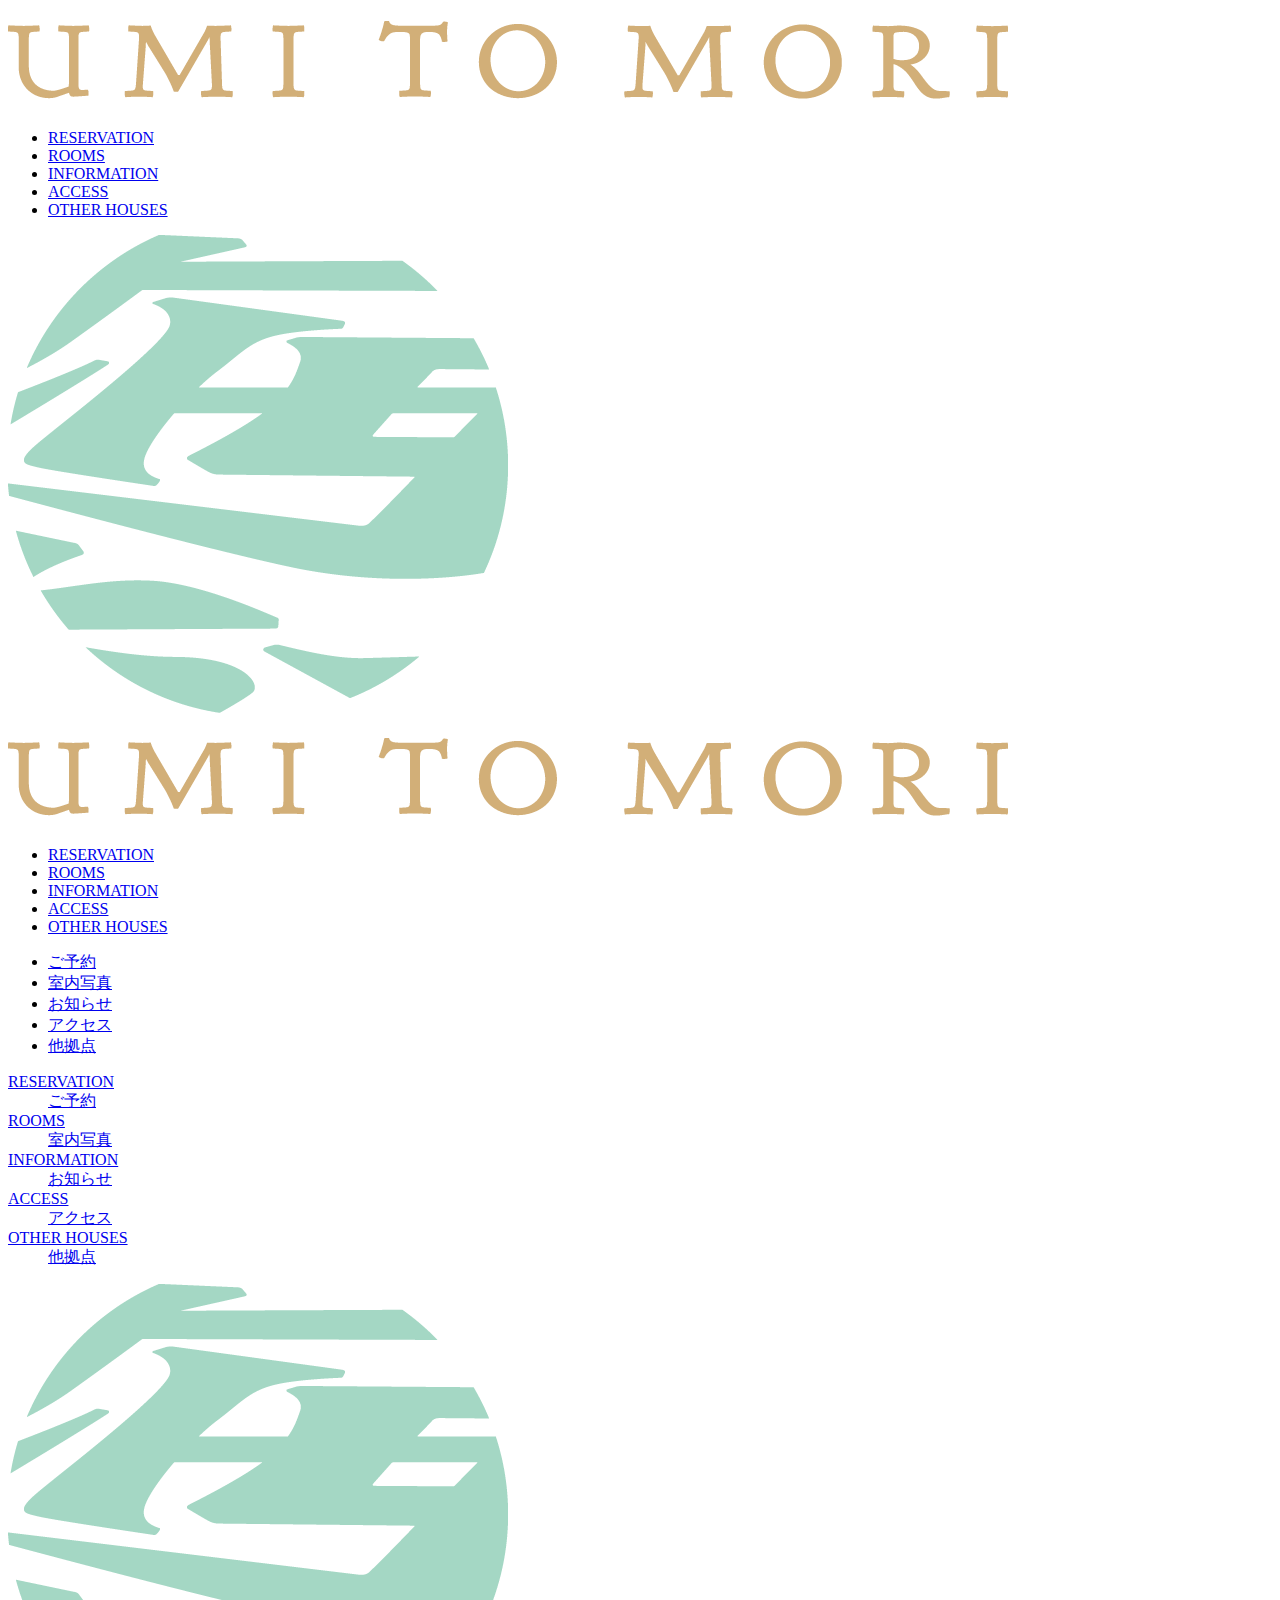
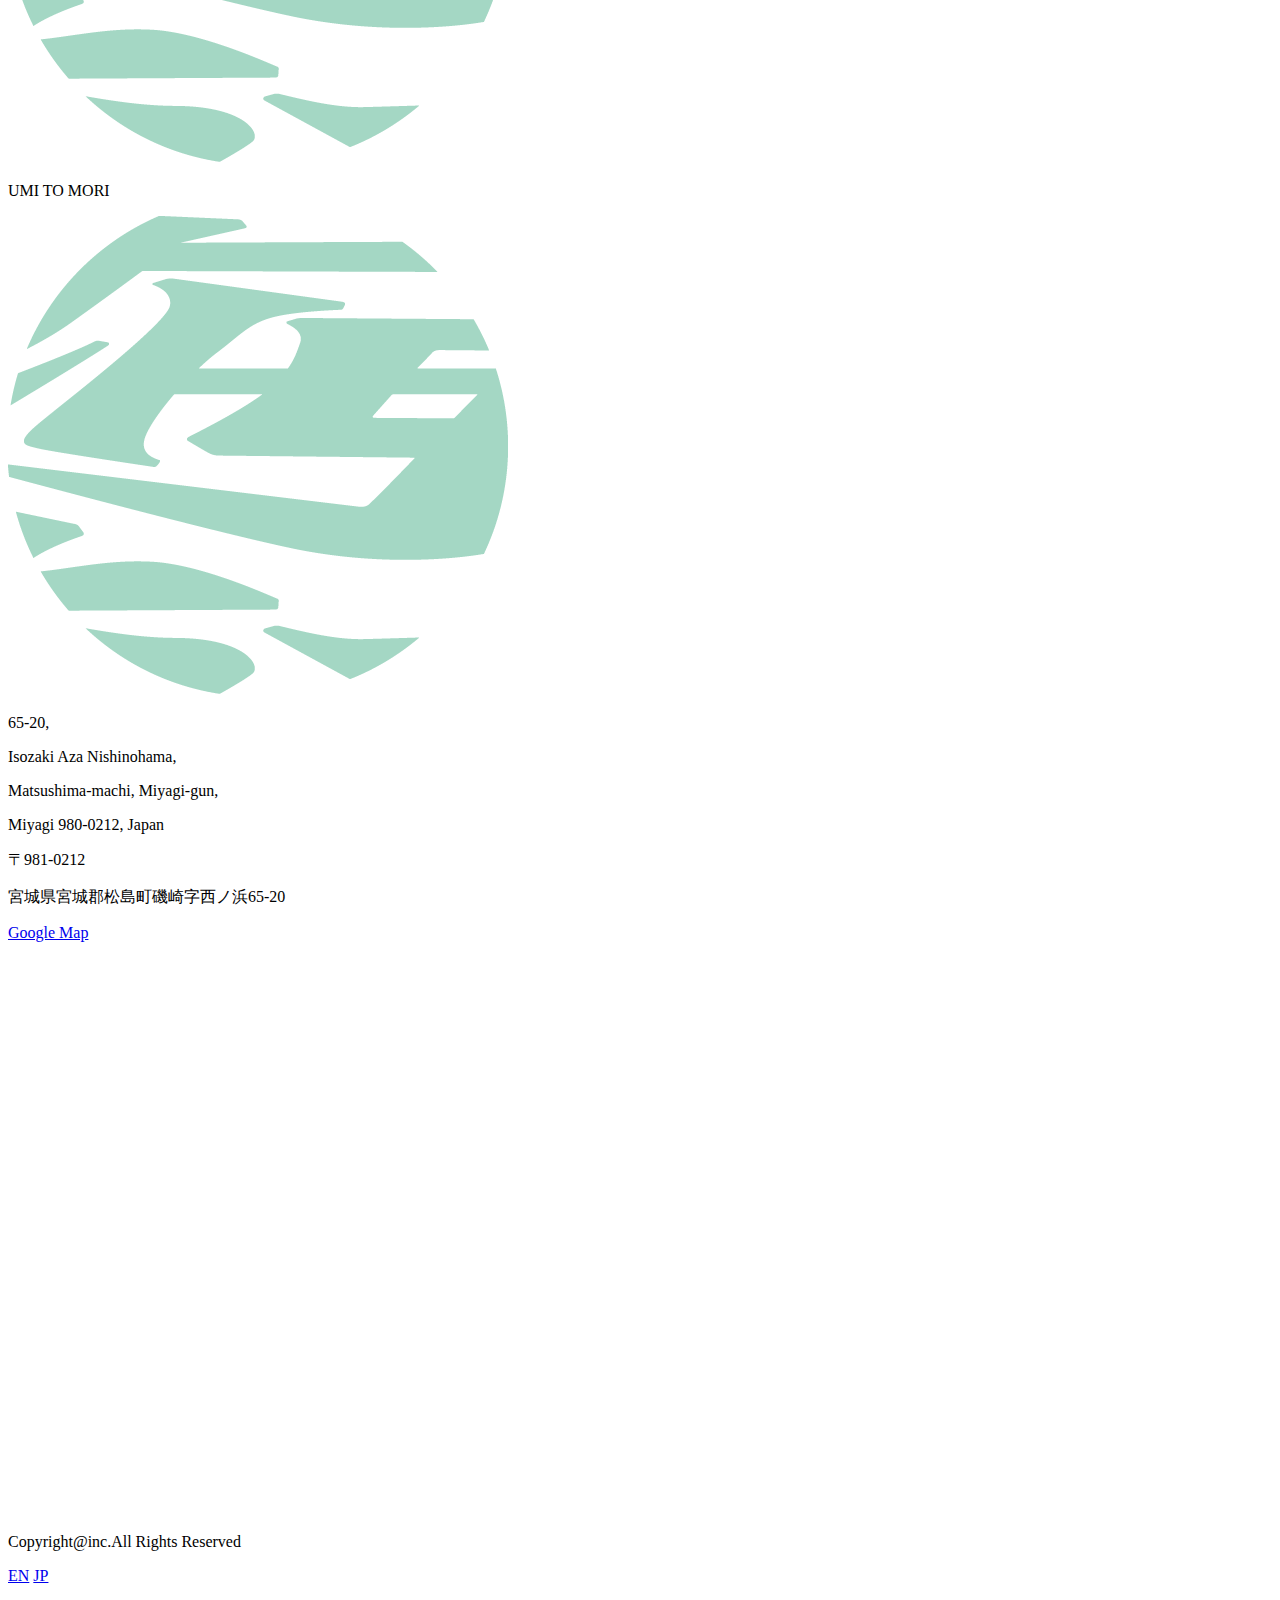
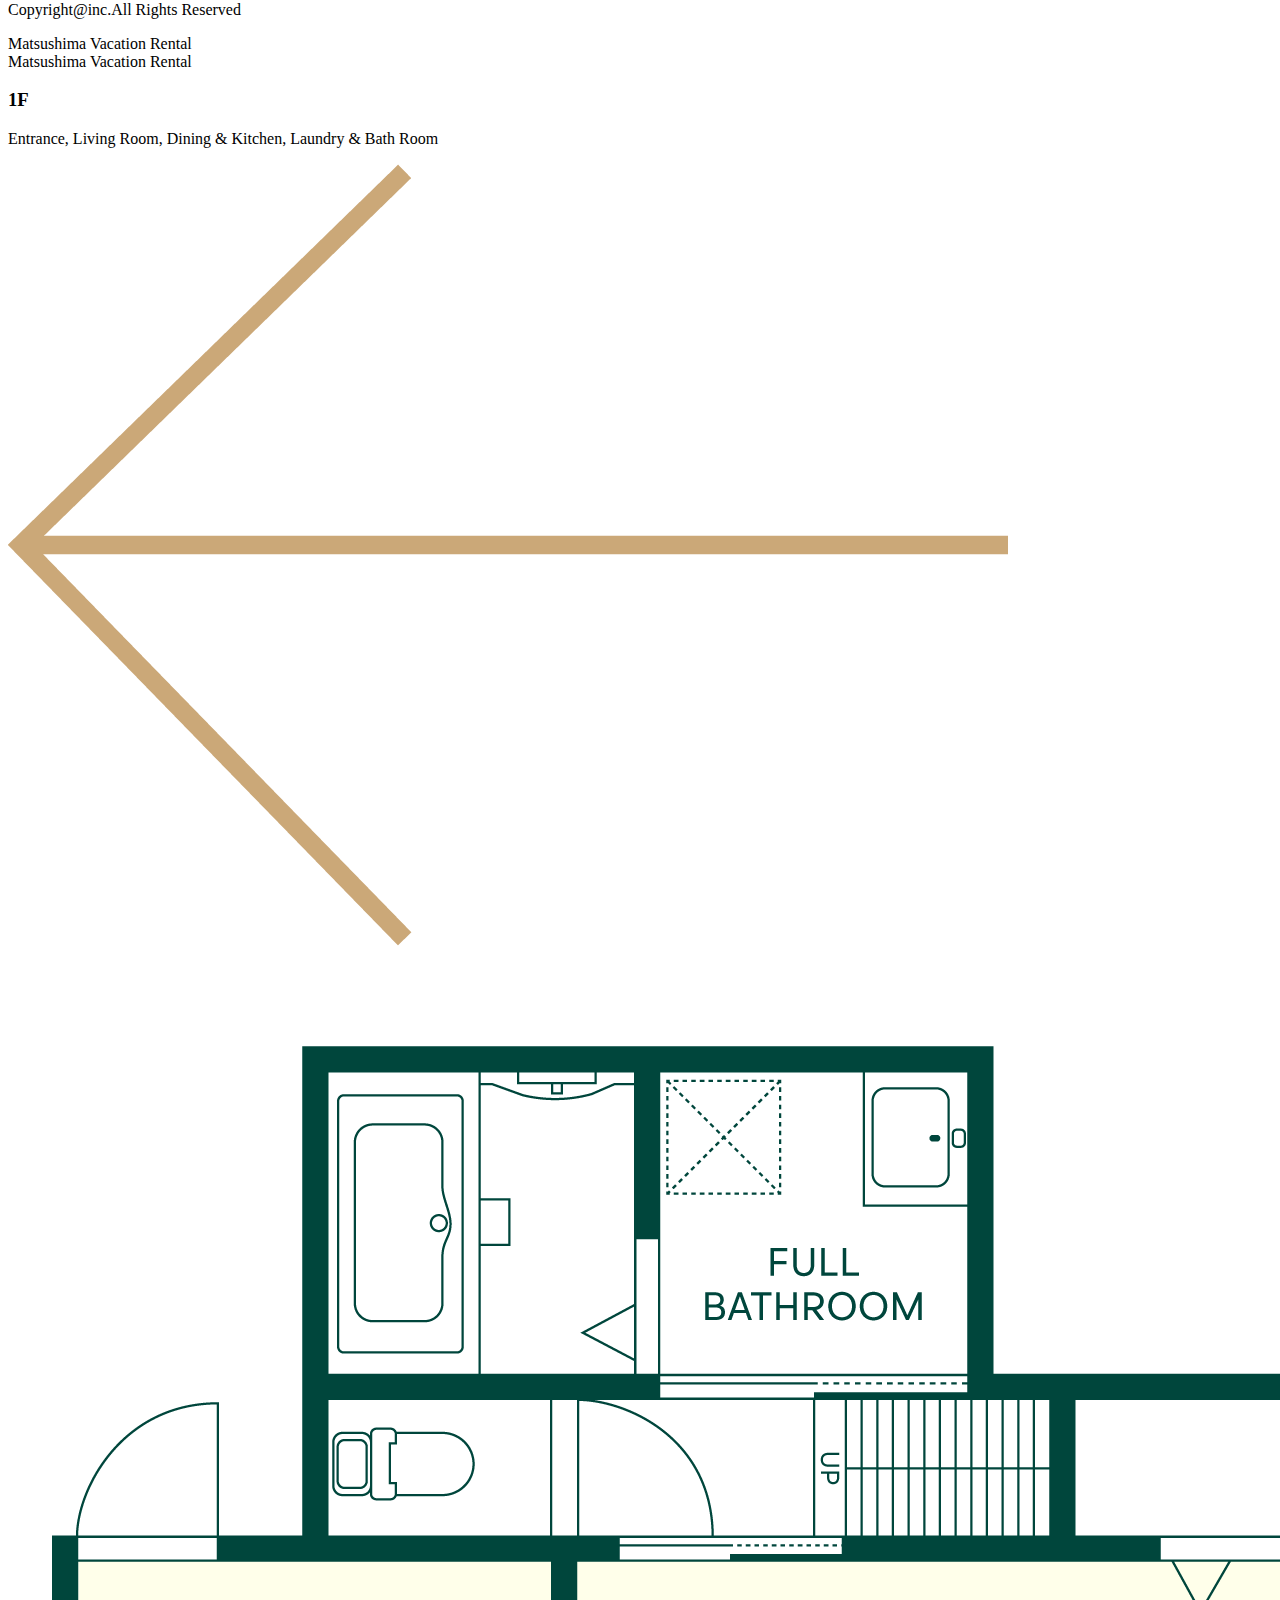
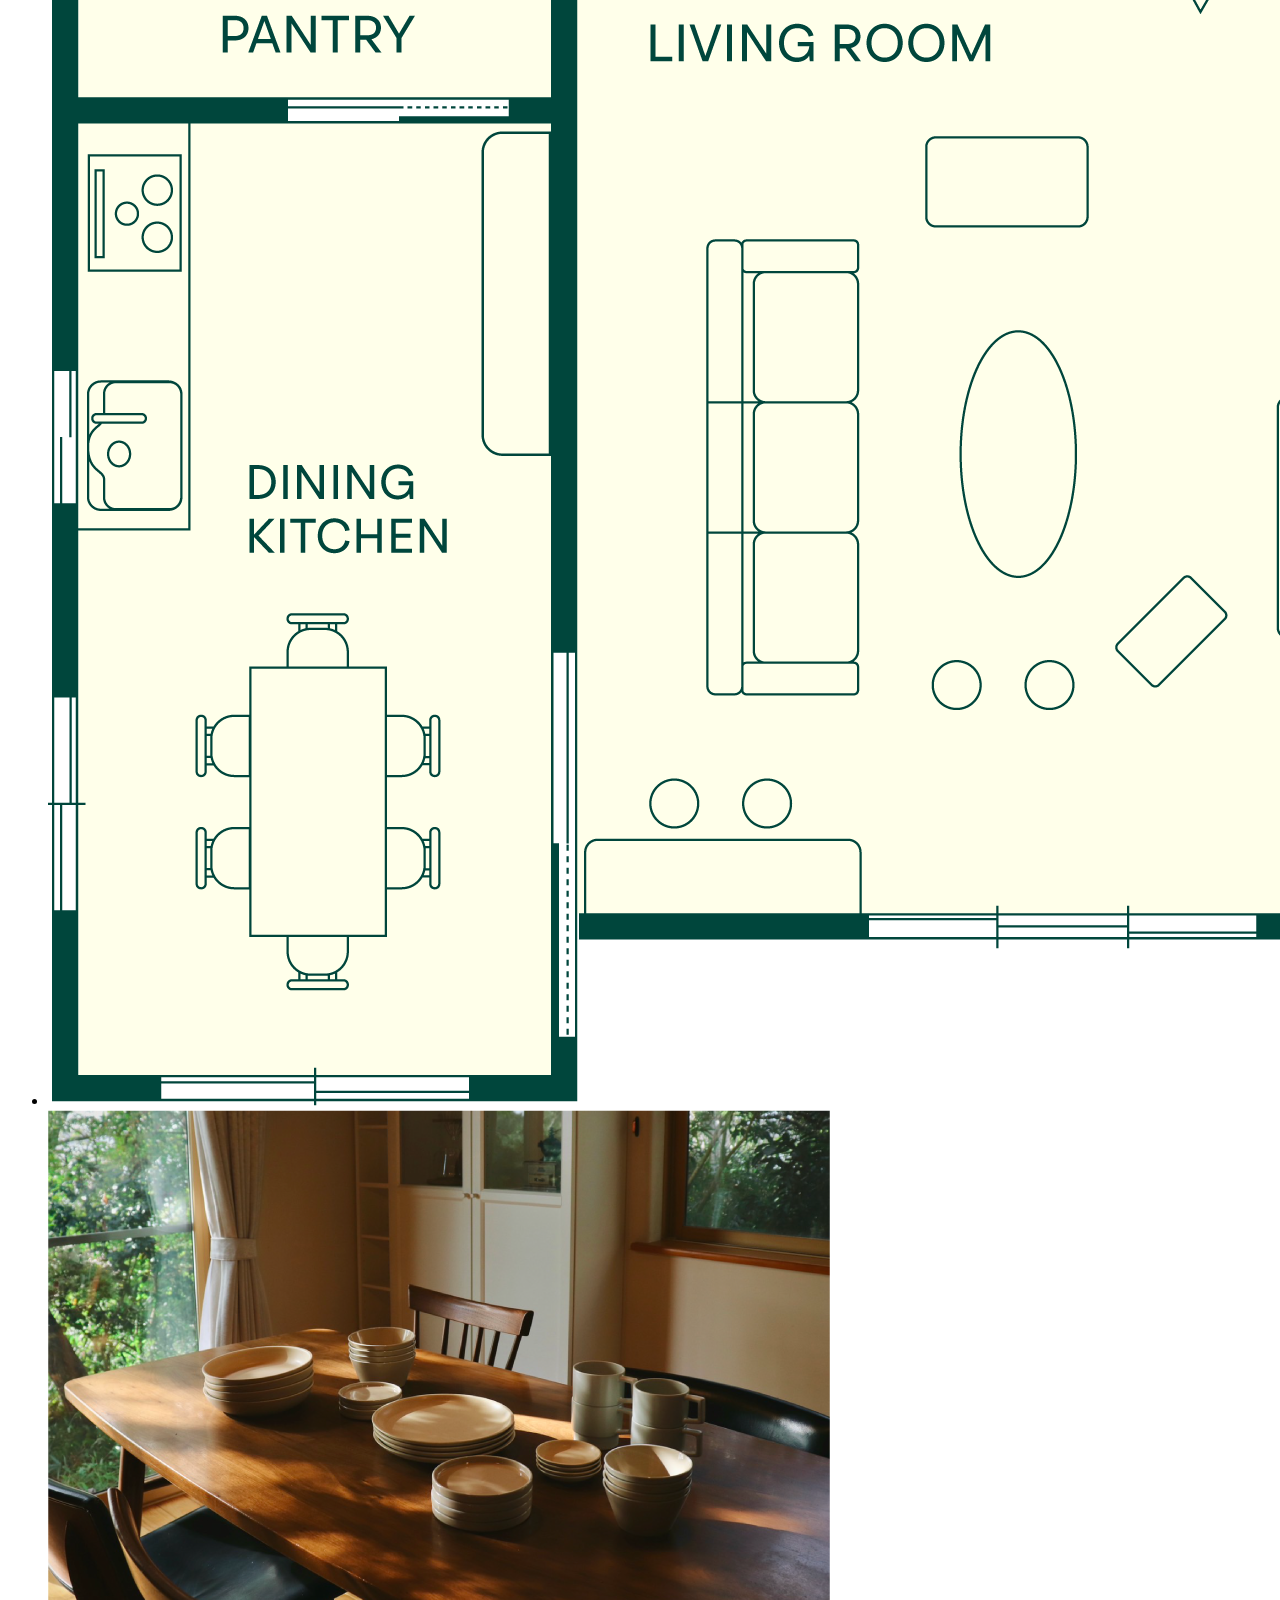
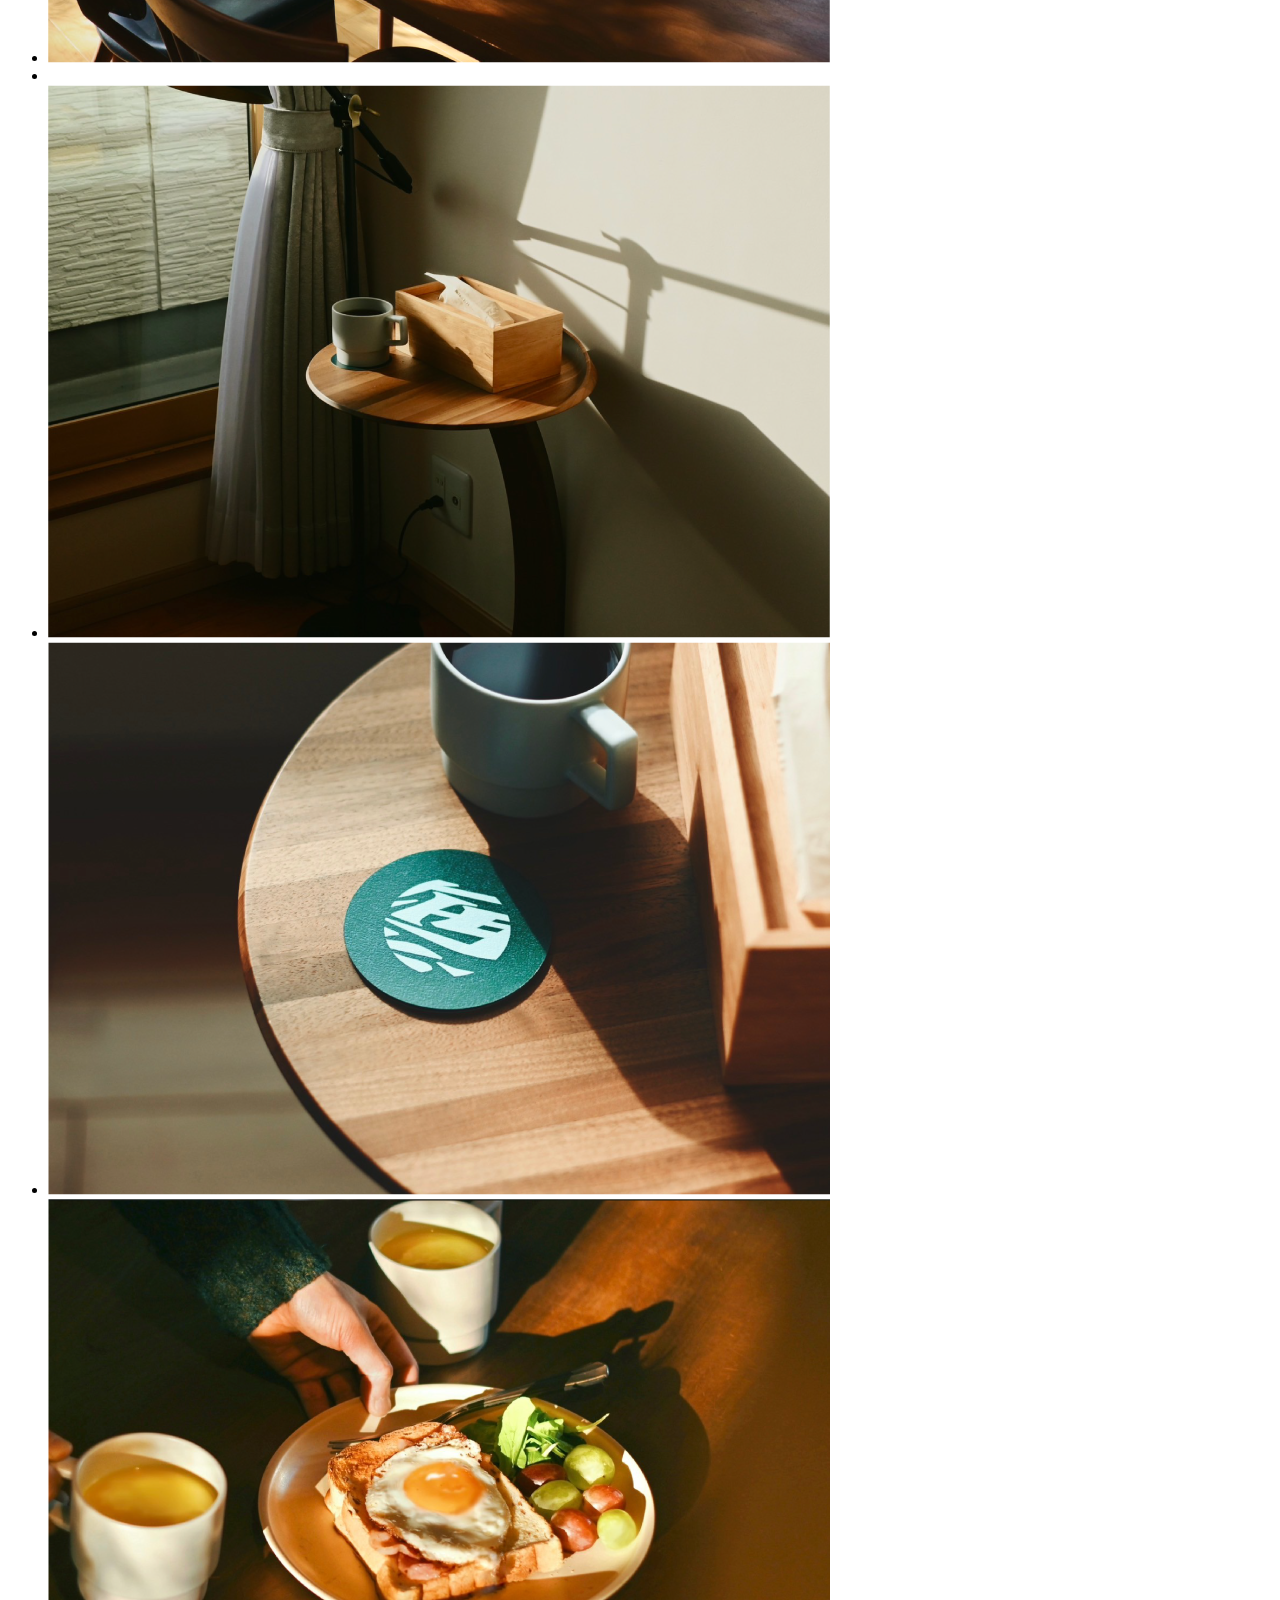
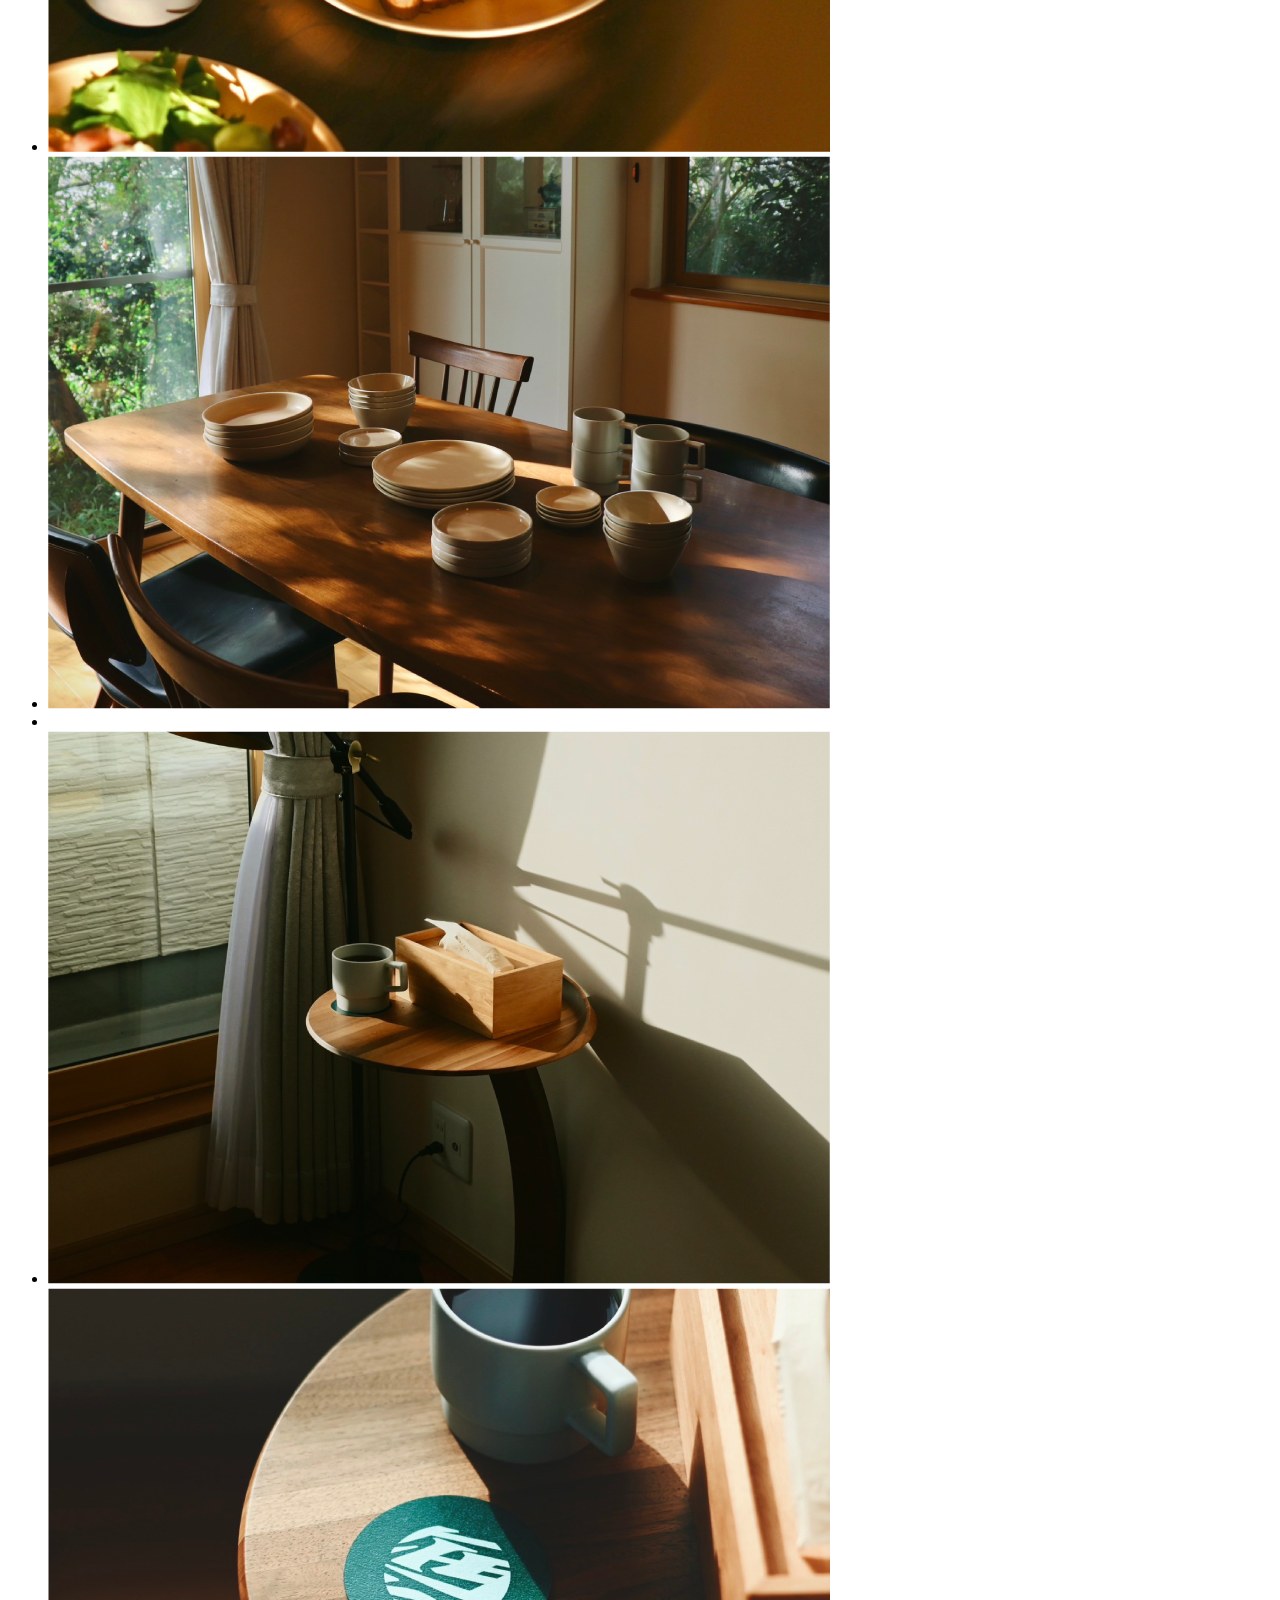
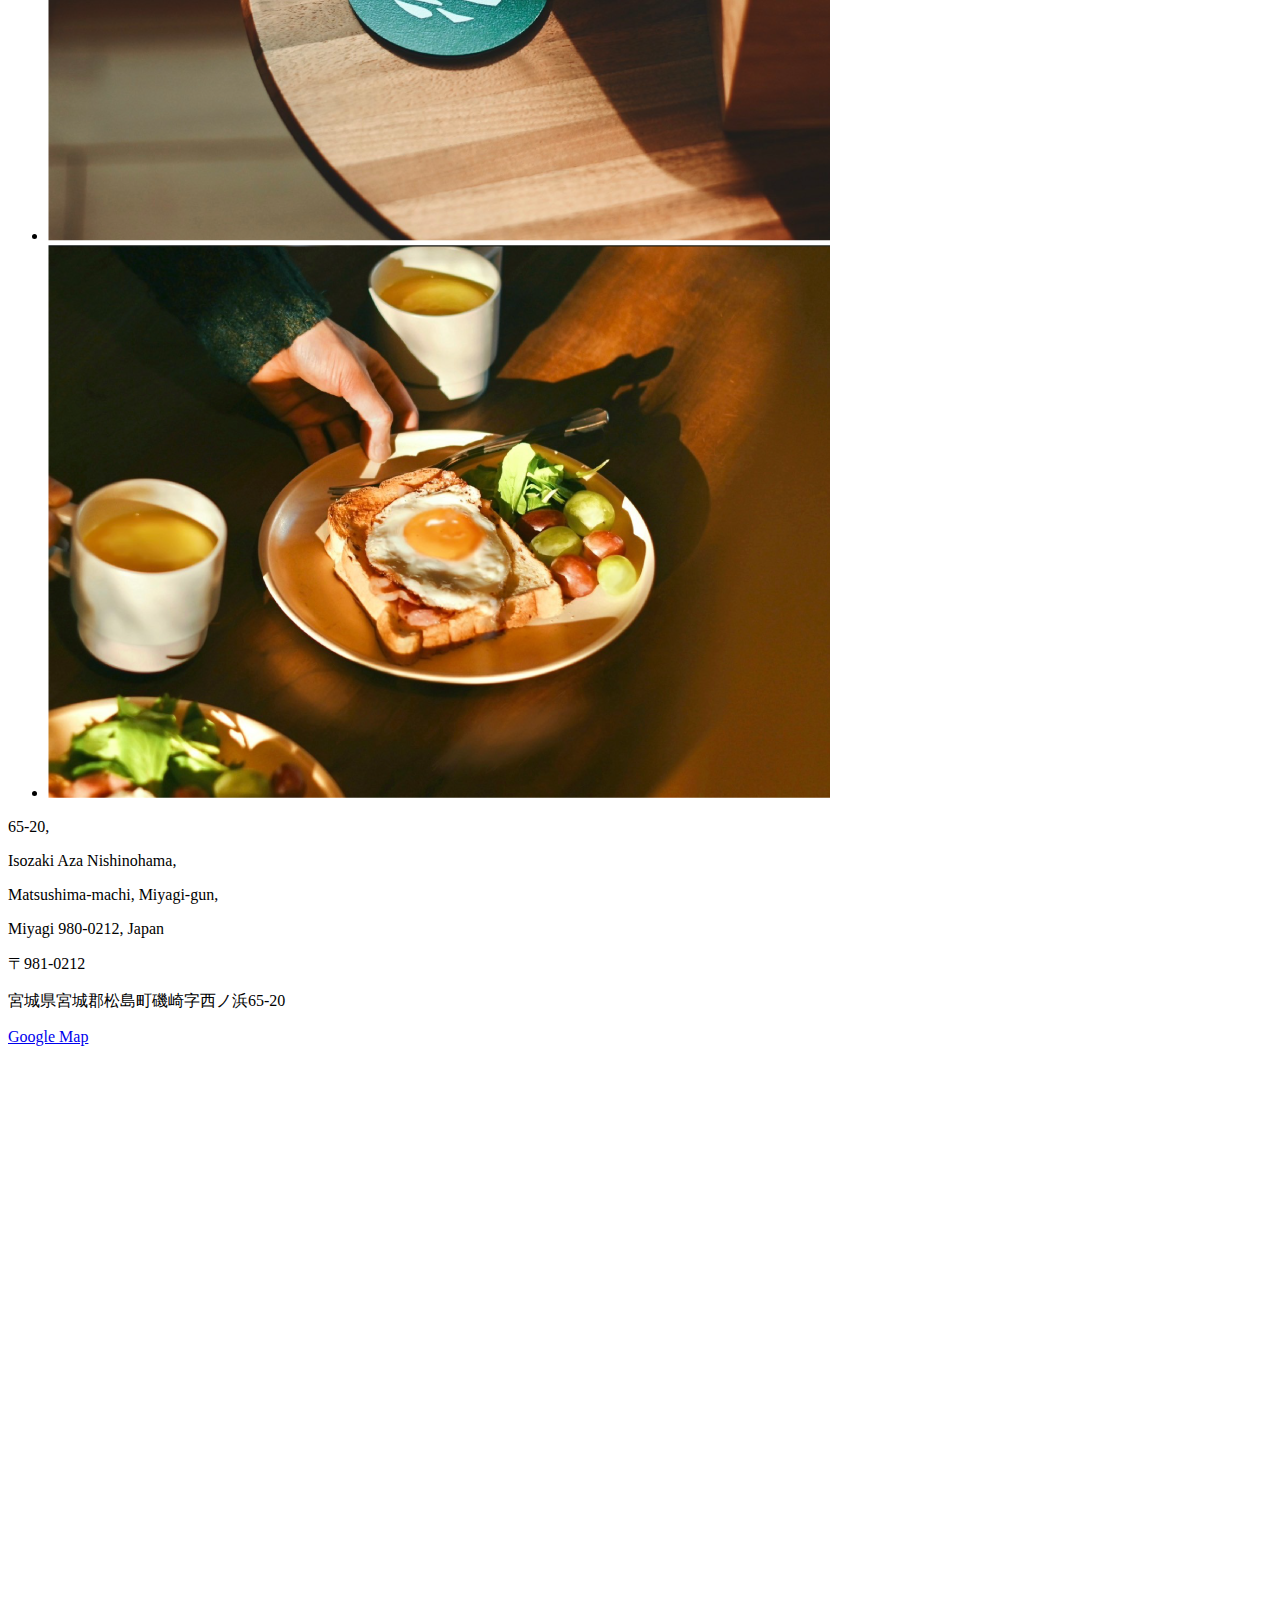
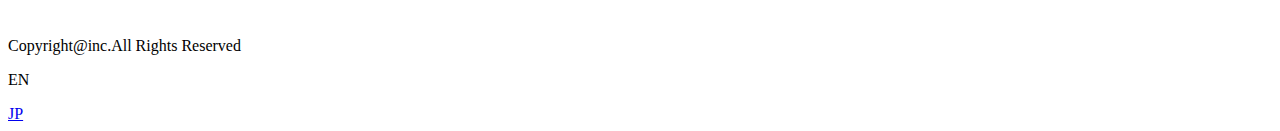
==== 1F.html @ a2b26b30 "Create 1F.html" ====
<!DOCTYPE html>
<html lang="en">

<head>
  <meta charset="utf-8">
  <title>UMITOMORI</title>
  <meta name="description" content="宮城県松島町の民泊・一棟貸しUMITOMORI">
  <meta name="viewport" content="width=device-width, initial-scale=1">
  <link rel="stylesheet" href="https://unpkg.com/ress/dist/ress.min.css">
  <link rel="stylesheet" href="css/style.css">
</head>

<body>
  <div class="header-layout">
    <header class="header" id="header">
      <div class="header__inner">
        <div class="company">
          <a href="./index.html">
            <h1><img class="logo-img" src="./img/umitomori_02.png" alt="Miyagi Matsushima Vacation Rental UMITOMORI">
            </h1>
          </a>
        </div>

        <div class="hamburger-menu">
          <nav class="header__nav">
            <ul class="header__list">
              <li class="header__item"><a href="index.html#reservation">RESERVATION</a></li>
              <li class="header__item"><a href="index.html#rooms">ROOMS</a></li>
              <li class="header__item"><a href="index.html#information">INFORMATION</a></li>
              <li class="header__item"><a href="index.html#access">ACCESS</a></li>
              <li class="header__item"><a href="index.html#other">OTHER HOUSES</a></li>
            </ul>

            <!-- ハンバーガーボタン -->
            <div class="hamburger">
              <span class="hamburger__span"></span>
            </div>
            <a href="#" class="logo-btn"><img class="logo" src="./img/umitomori_03.png" alt="logo"></a>
          </nav>
        </div>

        <!-- ハンバーガーmenu-->
        <div class="header__hamburger">
          <div class="header__hamburger__menu">
            <a href="./index.html">
              <h1><img class="logo-img" src="./img/umitomori_02.png" alt="Miyagi Matsushima Vacation Rental UMITOMORI">
              </h1>
            </a>

            <nav class="header__hamburger__menu">
              <div class="hamburger__item header__hamburger__item">
                <ul class="header__list pc">
                  <li class="header__item"><a href="index.html#reservation">RESERVATION</a></li>
                  <li class="header__item"><a href="index.html#rooms">ROOMS</a></li>
                  <li class="header__item"><a href="index.html#information">INFORMATION</a></li>
                  <li class="header__item"><a href="index.html#access">ACCESS</a></li>
                  <li class="header__item"><a href="index.html#other">OTHER HOUSES</a></li>
                </ul>
                <ul class="header__list__jp pc">
                  <li class="header__item"><a href="index.html#reservation">ご予約</a></li>
                  <li class="header__item"><a href="index.html#rooms">室内写真</a></li>
                  <li class="header__item"><a href="index.html#information">お知らせ</a></li>
                  <li class="header__item"><a href="index.html#access">アクセス</a></li>
                  <li class="header__item"><a href="index.html#other">他拠点</a></li>
                </ul>
              </div>
              <!-- ハンバーガーボタン -->
              <div class="hamburger">
                <span class="hamburger__span"></span>
              </div>

            </nav>
          </div>
          <dl class="header__list__sp">
            <dt class="header__item"><a href="index.html#reservation">RESERVATION</a></dt>
            <dd class="header__item"><a href="index.html#reservation">ご予約</a></dd>
            <dt class="header__item"><a href="index.html#rooms">ROOMS</a></dt>
            <dd class="header__item"><a href="index.html#rooms">室内写真</a></dd>
            <dt class="header__item"><a href="index.html#information">INFORMATION</a></dt>
            <dd class="header__item"><a href="index.html#information">お知らせ</a></dd>
            <dt class="header__item"><a href="index.html#access">ACCESS</a></dt>
            <dd class="header__item"><a href="index.html#access">アクセス</a></dd>
            <dt class="header__item"><a href="index.html#other">OTHER HOUSES</a></dt>
            <dd class="header__item"><a href="index.html#other">他拠点</a></dd>
          </dl>
          <div class="hamburger__image pc">
            <img class="hamburger__img" src="./img/umitomori_03.png" alt="logo">
          </div>
          <div class="footer-box hamburger__footer">
            <div class="footer-address">
              <div class="footer__name">
                <p>UMI TO MORI</p>
                <img class="footer__logo" src="./img/umitomori_03.png" alt="logo">
              </div>
              <div class="footer-address-en">
                <p>65-20,</p>
                <p>Isozaki Aza Nishinohama,</p>
                <p>Matsushima-machi, Miyagi-gun,</p>
                <p>Miyagi 980-0212, Japan</p>
              </div>
              <div class="footer-address-jp">
                <p>〒981-0212</p>
                <p class="footer-address-jp-access">宮城県宮城郡松島町磯崎字西ノ浜65-20</p>
                <a href="https://maps.app.goo.gl/Wuw5FdFfi4ccEJkd8" class="google">Google Map</a>
              </div>
            </div>
            <div class="footer__item">
              <div class="sns">
                <div class="sns__btn"><a href="#" class="sns__btn__binstagram"><img class="icon"
                      src="./img/umitomori_HP-04.png" alt="Instagram"></a></div>
                <div class="sns__btn"><a href="#" class="sns__btn__x"><img class="icon" src="./img/umitomori_HP-105.png"
                      alt="X"></a></div>
              </div>
              <p class="footer__copyright__pc">Copyright@inc.All Rights Reserved</p>
              <div class="language">
                <a href="index.html" class="language__link">EN</a>
                <a href="japanese.html" class="language__link">JP</a>
              </div>
            </div>
            <div class="center">
              <p class="footer__copyright__sp">Copyright@inc.All Rights Reserved</p>
            </div>
          </div>
        </div>
      </div>
      <div id="mask" class="mask"></div>
    </header>
    <div class="text-left"><span>Matsushima Vacation Rental</span></div>
    <div class="text-right"><span>Matsushima Vacation Rental</span></div>
  </div>

  <main>
    <div class="rooms__box">
      <div class="rooms__inner rooms__lower">
        <div class="rooms__arrow__wrap">
          <div class="rooms__text rooms__text__width">
            <h3 class="rooms__text__page">1F</h3>
            <p>Entrance, Living Room, Dining & Kitchen, Laundry & Bath Room</p>
          </div>
          <div class="rooms__arrow__right">
            <a href="index.html" class="rooms__item__link"><img class="rooms__item__img"
                src="./img/arrrow_gold_left.png" alt="Dining"></a>
          </div>
        </div>
      </div>
    </div>

    <div class="rooms__photos">
      <div class="rooms__photos__box">
        <ul class="rooms__photos__box__list">
          <li class="rooms__photos__item"><img class="rooms__photos__img" src="./img/umitomori_HP-104.png" alt=""></li>
          <li class="rooms__photos__item"><img class="rooms__photos__img" src="./img/umitomori_HP-05.png" alt=""></li>
          <li class="rooms__photos__item"><img class="rooms__photos__img" src="./img/umitomori_HP仮素材_1.png" alt=""></li>
          <li class="rooms__photos__item"><img class="rooms__photos__img" src="./img/umitomori_HP-06-1.png" alt=""></li>
          <li class="rooms__photos__item"><img class="rooms__photos__img" src="./img/umitomori_HP-07-1.png" alt=""></li>
          <li class="rooms__photos__item"><img class="rooms__photos__img" src="./img/umitomori_HP-08-1.png" alt=""></li>
          <li class="rooms__photos__item"><img class="rooms__photos__img" src="./img/umitomori_HP-05.png" alt=""></li>
          <li class="rooms__photos__item"><img class="rooms__photos__img" src="./img/umitomori_HP仮素材_1.png" alt=""></li>
          <li class="rooms__photos__item"><img class="rooms__photos__img" src="./img/umitomori_HP-06-1.png" alt=""></li>
          <li class="rooms__photos__item"><img class="rooms__photos__img" src="./img/umitomori_HP-07-1.png" alt=""></li>
          <li class="rooms__photos__item"><img class="rooms__photos__img" src="./img/umitomori_HP-08-1.png" alt=""></li>
        </ul>
      </div>
    </div>
  </main>

  <footer class="footer-inner">
    <div class="footer-box">
      <div class="footer-address">
        <div class="footer-address-en">
          <p>65-20,</p>
          <p>Isozaki Aza Nishinohama,</p>
          <p>Matsushima-machi, Miyagi-gun,</p>
          <p>Miyagi 980-0212, Japan</p>
        </div>
        <div class="footer-address-jp">
          <p>〒981-0212</p>
          <p class="footer-address-jp-access">宮城県宮城郡松島町磯崎字西ノ浜65-20</p>
          <a href="https://maps.app.goo.gl/Wuw5FdFfi4ccEJkd8" class="google">Google Map</a>
        </div>
      </div>
      <div class="footer__item">
        <div class="sns">
          <div class="sns__btn"><a href="#" class="sns__btn__binstagram"><img class="icon"
                src="./img/umitomori_HP-04.png" alt="Instagram"></a></div>
          <div class="sns__btn"><a href="#" class="sns__btn__x"><img class="icon" src="./img/umitomori_HP-105.png"
                alt="X"></a></div>
        </div>
        <p class="footer__copyright">Copyright@inc.All Rights Reserved</p>
        <div class="language">
          <p>EN</p>
          <a href="japanese.html" class="language__link">JP</a>
        </div>
      </div>
    </div>
  </footer>

  <script src="https://ajax.googleapis.com/ajax/libs/jquery/3.5.1/jquery.min.js"></script>
  <script src="js/main.js"></script>
</body>

</html>
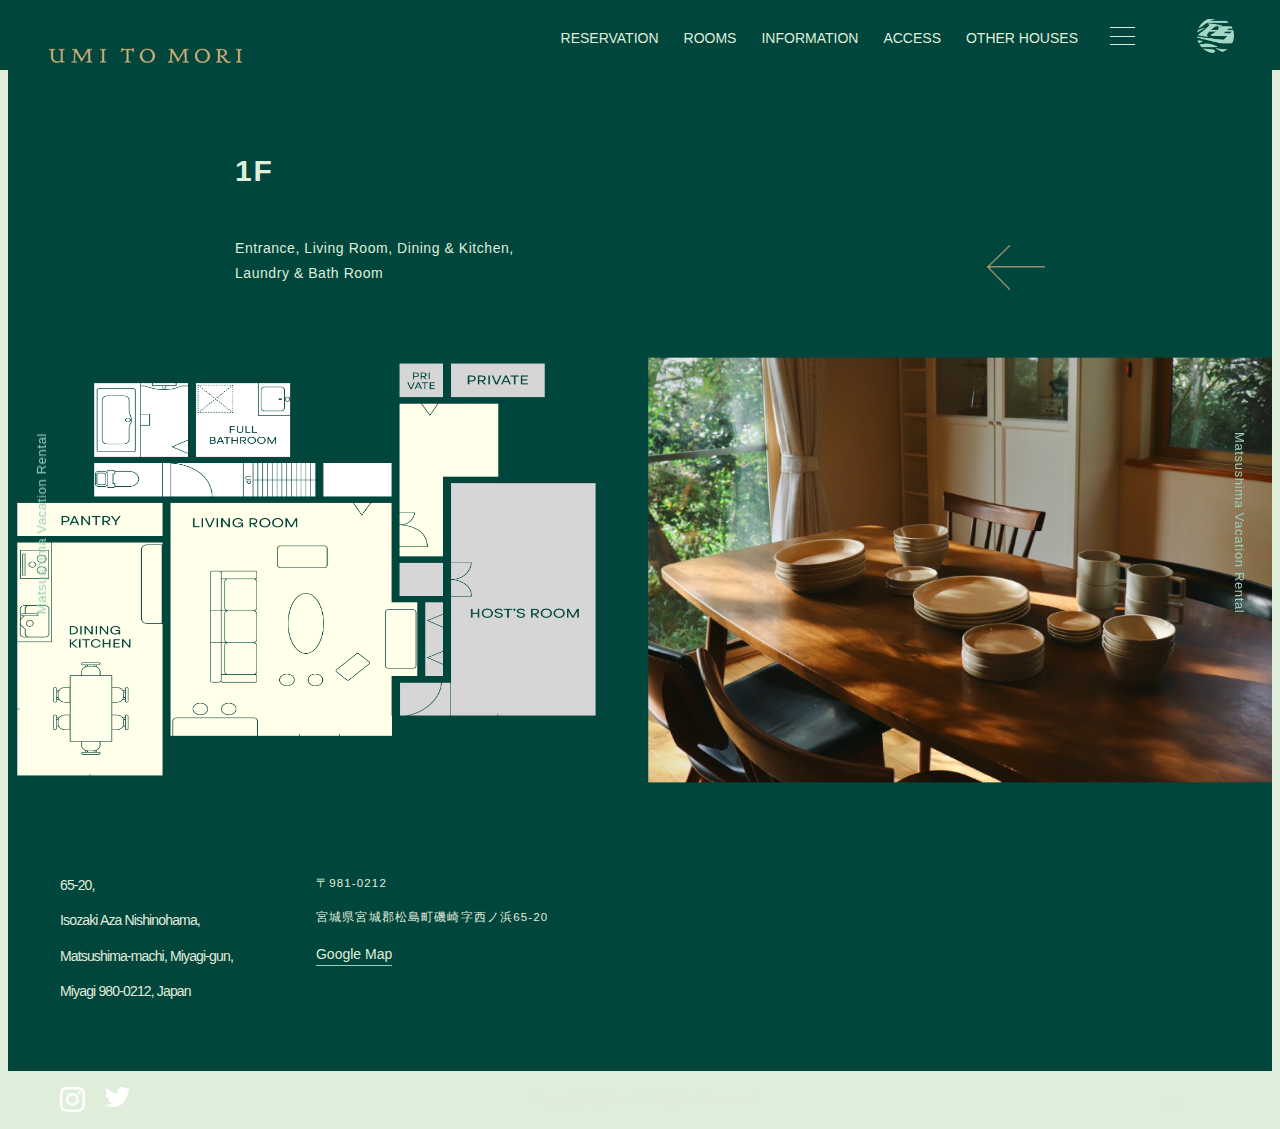
==== commit 2a8b8cfe: "Update 1F.html" ====
--- a/1F.html
+++ b/1F.html
@@ -7,7 +7,7 @@
   <meta name="description" content="宮城県松島町の民泊・一棟貸しUMITOMORI">
   <meta name="viewport" content="width=device-width, initial-scale=1">
   <link rel="stylesheet" href="https://unpkg.com/ress/dist/ress.min.css">
-  <link rel="stylesheet" href="css/style.css">
+  <link rel="stylesheet" href="stylesheet.css">
 </head>
 
 <body>
--- a/stylesheet.css
+++ b/stylesheet.css
@@ -0,0 +1,1430 @@
+@charset "UTF-8";
+
+* {
+  box-sizing: border-box;
+}
+
+body {
+  font-size: 14px;
+  font-family: 'P22 Stickley Pro Caption', sans-serif;
+  color: #00463C;
+  background-color: #DFEEDA;
+}
+
+html {
+  scroll-padding-top: 70px;
+  /* ヘッダーの高さ */
+}
+
+img {
+  vertical-align: bottom;
+  width: 100%;
+  height: auto;
+}
+
+/* 部品
+------------------------------------------ */
+.center {
+  margin: 0 auto;
+  text-align: center;
+}
+
+li,
+a {
+  list-style: none;
+  color: #DFEEDA;
+}
+
+a {
+  text-decoration: none;
+  border-bottom: 1px solid #00463C;
+  padding-bottom: 3px;
+}
+
+h1 {
+  color: #CBA878;
+}
+
+h2 {
+  padding: 80px 0 38px 0;
+  font-size: 31.5px;
+  font-weight: normal;
+}
+
+p {
+  line-height: 1.75;
+  letter-spacing: 0.35px;
+}
+
+/* ボタン
+--------------------- */
+.button {
+  background-color: #00463C;
+  border-radius: 50px;
+  border-bottom: none;
+  border: 2px solid #00463C;
+  color: #DFEEDA;
+  display: block;
+  max-width: 304px;
+  width: 100%;
+  height: 56.01px;
+  line-height: 55px;
+  text-align: center;
+  position: relative;
+  margin: 0 auto;
+  letter-spacing: 0.23em;
+  font-size: 17px;
+}
+
+.button-box {
+  margin: 80.47px 0 115.2px;
+}
+
+.sp {
+  display: none;
+}
+
+.start {
+  background: #00463C;
+  position: fixed;
+  top: 0;
+  left: 0;
+  height: 100%;
+  width: 100%;
+  z-index: 9000;
+}
+
+.start p {
+  position: fixed;
+  left: 50%;
+  top: 51.5%;
+  transform: translate(-50%, -50%);
+  display: none;
+  z-index: 9999;
+  /* width: 280px; */
+}
+
+.start__img {
+  width: 230px;
+}
+
+/* header
+------------------------------------------ */
+.header-layout {
+  background-color: #00463C;
+  color: #9BCEBB;
+  padding-bottom: 70px;
+}
+
+header {
+  background-color: #00463C;
+  color: #9BCEBB;
+  height: 70px;
+  z-index: 100;
+  width: 100%;
+  position: fixed;
+  top: 0;
+  left: 0;
+  padding: 0 46.5px 0 48.5px;
+}
+
+.logo-img {
+  width: 193.45px;
+  padding-top: 29px;
+}
+
+.logo {
+  width: 36.5px;
+}
+
+/* main-video
+--------------------- */
+.movie {
+  height: 83.1vh;
+  width: 93.85%;
+  position: relative;
+}
+
+.header__video {
+  text-align: right;
+  margin: 0 0 0 auto;
+  padding-top: 112px;
+}
+
+
+/* 縦書き
+--------------------- */
+.text-right {
+  position: fixed;
+  color: #9BCEBB;
+  font-size: 1rem;
+  letter-spacing: 0.05em;
+  -ms-writing-mode: tb-rl;
+  -webkit-writing-mode: vertical-rl;
+  writing-mode: vertical-rl;
+  white-space: nowrap;
+  margin: 0 25px;
+  top: 48.01%;
+  right: 0.65%;
+  z-index: 999;
+  font-size: 13px;
+}
+
+.text-left {
+  position: fixed;
+  color: #9BCEBB;
+  font-size: 1rem;
+  letter-spacing: 0.05em;
+  -ms-writing-mode: tb-rl;
+  -webkit-writing-mode: vertical-rl;
+  writing-mode: vertical-rl;
+  white-space: nowrap;
+  transform: rotate(180deg);
+  margin: 0 25px;
+  top: 48.1%;
+  left: 0.7%;
+  z-index: 999;
+  font-size: 13px;
+}
+
+.line::after {
+  content: "";
+  height: 20%;
+  border-right: 1px solid #9BCEBB;
+  background-color: #9BCEBB;
+  width: 1px;
+  color: #9BCEBB;
+  margin: 0 25px;
+  position: absolute;
+  top: 76.5%;
+  right: 20px;
+}
+
+
+/*スクロールダウン全体の場所*/
+.scrolldown {
+  position: absolute;
+  right: 2.98%;
+  top: 80%;
+  height: 50px;
+}
+
+/* 線の描写 */
+.scrolldown::after {
+  content: "";
+  position: absolute;
+  top: 0;
+  width: 1px;
+  height: 30px;
+  background: #9BCEBB;
+  animation: pathmove 1.5s ease-in-out infinite;
+  opacity: 0;
+}
+
+@keyframes pathmove {
+  0% {
+    height: 0;
+    top: 0;
+    opacity: 0;
+  }
+
+  30% {
+    height: 200px;
+    opacity: 1;
+  }
+
+  100% {
+    height: 0;
+    top: 300px;
+    opacity: 0;
+  }
+}
+
+img {
+  width: 100px;
+}
+
+.header__list {
+  display: flex;
+  gap: 25px;
+  align-items: center;
+  justify-content: flex-end;
+}
+
+.header__list__jp {
+  display: flex;
+  gap: 32.5px;
+  align-items: center;
+  justify-content: flex-end;
+  font-size: 12.5px;
+}
+
+.open .header__list .pc {
+  gap: 38px;
+}
+
+.header__list__jp {
+  padding-top: 19px;
+}
+
+.header__nav {
+  display: flex;
+  justify-content: center;
+  align-items: center;
+  gap: 12px;
+}
+
+.header__inner {
+  justify-content: space-between;
+  display: flex;
+}
+
+.header__nav a {
+  color: #DFEEDA;
+  text-decoration: none;
+}
+
+.hamburger__image {
+  display: flex;
+  align-items: center;
+  justify-content: center;
+  padding: 191px 0 107px;
+}
+
+.hamburger__img {
+  width: 366px;
+}
+
+.header__hamburger {
+  display: none;
+}
+
+/* ハンバーガーメニュー
+--------------------- */
+.hamburger {
+  top: 50%;
+  right: 0;
+  z-index: 999;
+  width: 50px;
+  height: 50px;
+  cursor: pointer;
+  padding: 45px 79px 31px 16px;
+}
+
+.hamburger__span,
+.hamburger__span::before,
+.hamburger__span::after {
+  position: absolute;
+  width: 25px;
+  height: 1px;
+  background-color: #DFEEDA;
+  content: "";
+  transition: .3s;
+}
+
+.hamburger__logo__img {
+  width: 150px;
+  margin-left: 41px;
+}
+
+.header__hamburger__menu__a h1 {
+  display: flex;
+  align-items: flex-start;
+}
+
+.hamburger__span {
+  position: absolute;
+  top: 36px;
+  width: 25px;
+  height: 1px;
+  background-color: #DFEEDA;
+  content: "";
+  margin-left: 4px;
+}
+
+.hamburger__span::before {
+  top: -9px;
+}
+
+.hamburger__span::after {
+  bottom: -8px;
+}
+
+.open .hamburger__span {
+  background-color: transparent;
+}
+
+.open .hamburger__span::before,
+.open .hamburger__span::after {
+  background-color: #ffffff;
+}
+
+.open .hamburger__span::before {
+  top: 0;
+  transform: rotate(45deg);
+}
+
+.open .hamburger__span::after {
+  bottom: 0;
+  transform: rotate(-45deg);
+}
+
+
+.open .hamburger-menu {
+  display: none;
+}
+
+.open .header__hamburger {
+  background-color: #00463C;
+  color: #9BCEBB;
+  flex-direction: column;
+  height: 100vh;
+  padding: 9px 0px;
+  position: fixed;
+  top: 0;
+  left: 0;
+  display: inline-block;
+  width: 100%;
+  z-index: 20;
+}
+
+.open .header__list {
+  gap: 38px;
+}
+
+.open .logo-img {
+  margin-left: 50px;
+  padding-top: 0px;
+}
+
+.header__hamburger__item {
+  margin-right: 31px;
+  font-size: 16px;
+  padding-top: 18px;
+}
+
+.header__hamburger__menu {
+  display: flex;
+  justify-content: space-between;
+}
+
+.rooms__inner,
+.about,
+footer {
+  background-color: #00463C;
+  color: #DFEEDA;
+}
+
+.header__list__sp {
+  display: none;
+}
+
+/* main
+------------------------------------------ */
+.spend,
+.rooms__inner,
+.access__inner,
+.sns,
+.footer-address {
+  display: flex;
+}
+
+.spend {
+  gap: 125px;
+}
+
+.spend__text {
+  width: 419px;
+  padding-top: 97px;
+}
+
+.spend__text h2 {
+  font-size: 22.8px;
+}
+
+.spend__text p {
+  padding-bottom: 21.9px;
+}
+
+.spend__img {
+  width: 50%;
+  height: auto;
+  margin-top: -51px;
+  margin-bottom: 218.3px;
+}
+
+.see__img {
+  width: 100%;
+  margin-bottom: 38px;
+  height: 891px;
+  object-fit: cover;
+}
+
+.rooms__inner {
+  border-bottom: 1px solid #DFEEDA;
+  justify-content: center;
+  text-align: left;
+  padding: 25.4px 0 26.5px;
+}
+
+.rooms__text {
+  width: 315px;
+  letter-spacing: 2px;
+  line-height: 2;
+}
+
+.rooms__text h3 {
+  font-size: 30px;
+  padding-bottom: 5px;
+  letter-spacing: 1.7px;
+}
+
+.rooms__text p {
+  padding-bottom: 15px;
+  letter-spacing: 0.55px;
+}
+
+.rooms__img {
+  width: 390px;
+  height: 283px;
+  object-fit: cover;
+  padding: 11.5px 0 10px;
+}
+
+.rooms__arrow__img__pc {
+  width: 55px;
+}
+
+.rooms__arrow__img__sp {
+  display: none;
+  width: 55px;
+}
+
+.rooms__btn {
+  color: #DFEEDA;
+  letter-spacing: -0.5px;
+  border-bottom: 1px solid #DFEEDA;
+}
+
+.rooms__arrow {
+  display: flex;
+  border-bottom: none;
+  align-items: flex-end;
+  margin: 0 61px 0 20px;
+  height: 273px;
+}
+
+.rooms__item {
+  display: flex;
+}
+
+.arrow__bottom {
+  display: flex;
+  align-items: flex-end;
+}
+
+.glass {
+  height: 696px;
+  background-image: url("../img/250126_umitomori_HP仮素材_3.png");
+  background-size: cover;
+  background-position: center;
+  background-attachment: fixed;
+  margin-bottom: 167.2px;
+}
+
+.glass__img {
+  width: 100%;
+  height: 890px;
+  object-fit: cover;
+}
+
+.information {
+  padding-top: 64.5px;
+  margin-bottom: 51.5px;
+}
+
+.information__box {
+  border-top: 1px solid #00463C;
+  display: flex;
+  justify-content: center;
+  align-items: center;
+  gap: 30px;
+  padding: 17.5px 0;
+}
+
+.information__box p {
+  font-size: 15px;
+  letter-spacing: -0.25px;
+}
+
+.information__top,
+.information__bottom {
+  display: flex;
+  justify-content: center;
+  align-items: center;
+  gap: 30px;
+}
+
+.information__border {
+  border-bottom: 1px solid #00463C;
+  margin-bottom: 38px;
+}
+
+.information__box .date::before {
+  content: "●";
+  padding-right: 3px;
+}
+
+.information__box .title {
+  color: #9BCEBB;
+}
+
+.arrow {
+  width: 38px;
+  margin-left: 36px;
+}
+
+.btn__wrap {
+  max-width: 930px;
+  margin: 0 auto;
+}
+
+.arrow__left {
+  text-align: left;
+}
+
+.information__btn {
+  color: #00463C;
+  letter-spacing: 1.5px;
+  margin-right: 45px;
+}
+
+.information__arrow {
+  border-bottom: none;
+}
+
+.btn__right {
+  text-align: right;
+}
+
+.access__inner {
+  border-top: 1px solid #00463C;
+  justify-content: center;
+  align-items: center;
+  padding-top: 80px;
+  gap: 195px;
+  text-align: left;
+  margin-bottom: 95px;
+}
+
+.access__text {
+  width: 345px;
+  padding-top: 17px;
+}
+
+.access__text h3 {
+  font-weight: normal;
+  padding-bottom: 20px;
+}
+
+.access__text p {
+  padding-bottom: 17px;
+  letter-spacing: 0.01px;
+  line-height: 1.7;
+}
+
+.access__img {
+  width: 300px;
+}
+
+.access__btn {
+  border-bottom: none;
+}
+
+.photos {
+  margin-bottom: 50px;
+  padding-top: 10px;
+}
+
+.rooms__photos {
+  background-color: #00463C;
+}
+
+.photos__box,
+.rooms__photos__box {
+  position: relative;
+  display: flex;
+}
+
+.photos__box,
+.rooms__photos__box {
+  overflow: hidden;
+}
+
+.photos__box__list,
+.rooms__photos__box__list {
+  display: flex;
+  list-style: none;
+  padding: 0
+}
+
+.photos__box__list,
+.rooms__photos__box__list {
+  animation: photos__box__list-left 350s infinite linear 0.5s both;
+}
+
+.photos__box__list2 {
+  position: absolute;
+  top: 0;
+  left: 0;
+  animation: photos__box__list-rl 350s infinite linear 0.5s both;
+  display: flex;
+  list-style: none;
+  padding: 0
+}
+
+.photos__item,
+.rooms__photos__item {
+  width: calc(100vw / 2);
+}
+
+.photos__item>img {
+  width: 100%;
+  height: 534.5px;
+}
+
+@keyframes photos__box__list-left {
+  from {
+    transform: translateX(0);
+  }
+
+  to {
+    transform: translateX(-100%);
+  }
+}
+
+@keyframes photos__box__list-rl {
+  from {
+    transform: translateX(100%);
+  }
+
+  to {
+    transform: translateX(0);
+  }
+}
+
+.photos__btn,
+.other__btn {
+  color: #00463C;
+  letter-spacing: 1.5px;
+  margin-right: 48px;
+}
+
+.photos__padding {
+  padding-bottom: 38px;
+}
+
+.other__box {
+  border-top: 1px solid #00463C;
+  padding: 37.5px 0 34.5px 0;
+  margin-top: 8px;
+}
+
+.other {
+  margin-bottom: 134.5px;
+}
+
+
+.other__img__pc,
+.other__img__sp,
+.about__img {
+  width: 100%;
+}
+
+.other__img__sp {
+  display: none;
+}
+
+.other__box a,
+.other__box__page a {
+  border-bottom: none;
+}
+
+.btn__left {
+  align-items: flex-end;
+  display: flex;
+  margin-left: 44px;
+  justify-content: flex-start
+}
+
+.about {
+  margin: 0 auto;
+  text-align: center;
+  padding: 60px 25px 98.5px 20px;
+}
+
+.about__logo {
+  width: 76px;
+}
+
+.about h2 {
+  padding: 50px 0 45px 0;
+  font-size: 23.5px;
+  letter-spacing: 0.2px;
+}
+
+.about__wrap {
+  max-width: 567px;
+  margin: 0 auto;
+}
+
+.about__box dl {
+  max-width: 500px;
+  margin-bottom: 100px;
+}
+
+.about__box dt {
+  padding-top: 49px;
+  padding-bottom: 20px;
+  text-align: left;
+  font-size: 15.5px;
+  display: block;
+  width: 300px;
+  letter-spacing: 1.8px;
+}
+
+.about__box dt::before {
+  content: "-";
+  padding-right: 3px;
+}
+
+.about__box dd::before {
+  content: "・";
+  padding-right: 3px;
+  line-height: 1.8;
+}
+
+.about__box dd {
+  text-align: left;
+  font-size: 12.5px;
+  color: #668B7E;
+  text-indent: -1em;
+  padding-left: 6px;
+  letter-spacing: 0.97px;
+}
+
+.about__img {
+  display: flex;
+  padding-top: 50px;
+  background-color: #00463C;
+}
+
+.about__img img {
+  width: 100%;
+}
+
+/* rooms Page
+------------------------------------------ */
+.rooms__lower {
+  border: none;
+  margin: 0 auto;
+  padding: 33px 0 28.5px 0;
+}
+
+.rooms__photos__item>img {
+  width: 100%;
+  height: 426px;
+}
+
+.rooms__text__page h3 {
+  font-size: 22px;
+}
+
+.rooms__arrow__wrap {
+  display: flex;
+  text-align: left;
+  align-items: flex-end;
+  max-width: 810px;
+}
+
+.rooms__arrow__right {
+  text-align: right;
+  width: 500px;
+}
+
+.rooms__item__link {
+  border-bottom: none;
+}
+
+.rooms__item__img {
+  width: 58px;
+  margin-bottom: 24px;
+}
+
+/* information Page
+------------------------------------------ */
+.information__inner {
+  margin-bottom: 35px;
+}
+
+.information__title{
+  padding: 50px 0 40px;
+}
+
+.arrow__bottom{
+  width: 55px;
+  margin-left: 46px;
+}
+
+/* other Page
+------------------------------------------ */
+.header-layout-other {
+  padding-top: 100px;
+}
+
+.other__box__page {
+  border-top: 1px solid #00463C;
+  padding: 37.5px 0 34.5px 0;
+  margin-top: -2px;
+}
+
+.other__all {
+  margin: -17px 0 20px;
+}
+
+.all__h2 {
+  padding-bottom: 50px;
+  padding-top: 67px;
+}
+
+.all-arrow {
+  border-bottom: none;
+  text-align: left;
+}
+
+.arrow__all {
+  width: 55px;
+}
+
+/* footer
+------------------------------------------ */
+
+footer {
+  background-color: #00463C;
+  color: #E0ECDB;
+  text-align: left;
+  height: 296px;
+  padding-top: 64px;
+}
+
+.footer-inner {
+  height: 274px;
+}
+
+.footer__name {
+  display: none;
+}
+
+.footer__logo {
+  width: 40px;
+}
+
+.icon {
+  width: 25px;
+}
+
+.language a {
+  border-bottom: none;
+}
+
+.language {
+  padding-right: 53px;
+  gap: 1px;
+  display: flex;
+  padding-top: 7px;
+}
+
+.sns {
+  padding-left: 52px;
+  gap: 20px;
+}
+
+.sns a {
+  border-bottom: none;
+}
+
+.language__link {
+  padding-left: 20px;
+}
+
+.footer-address {
+  padding-left: 52px;
+  gap: 83px;
+}
+
+.footer-address-en {
+  padding-bottom: 53px;
+}
+
+.footer-address-en p {
+  line-height: 1.54;
+  letter-spacing: -0.85px;
+  font-size: 14px;
+}
+
+.footer-address-jp p {
+  font-size: 11.5px;
+  line-height: 1.95;
+  letter-spacing: 1.15px;
+}
+
+.google {
+  border-bottom: 1px solid #DFEEDA;
+  padding-bottom: 3px;
+}
+
+.footer-address-jp-access {
+  margin-bottom: 18px;
+}
+
+.footer__item {
+  display: flex;
+  justify-content: space-between;
+  align-items: center;
+}
+
+.footer__copyright__pc {
+  color: #668B7E;
+  font-size: 13.7px;
+  padding-left: 8px;
+  padding-top: 4px;
+  letter-spacing: 0.5px;
+}
+
+.footer__copyright__sp {
+  display: none;
+}
+
+.google {
+  border-bottom: 1px solid #9BCEBB;
+}
+
+/* SP表示
+------------------------------------------ */
+@media (max-width: 930px) {
+  h2 {
+    padding: 52px 0 23.5px 0;
+    font-size: 28px;
+  }
+
+  .rooms__text h3 {
+    font-size: 26.5px;
+    padding-bottom: 0px;
+    letter-spacing: -1.5px;
+
+  }
+
+  p {
+    letter-spacing: 0.6px;
+  }
+
+  .sp {
+    display: block;
+  }
+
+  .pc {
+    display: none;
+  }
+
+  .start__img {
+    width: 168px;
+  }
+
+  header {
+    height: 55px;
+    padding: 0 24px;
+  }
+
+  .logo-img,
+  .header__hamburger__menu img {
+    width: 119.45px;
+    padding-top: 15px;
+  }
+
+  .header-layout {
+    padding-bottom: 69.5px;
+  }
+
+  .header__list,
+  .logo {
+    display: none;
+  }
+
+  .hamburger {
+    height: 55px;
+    padding: 0px;
+  }
+
+  .header__nav {
+    gap: 0;
+  }
+
+  .hamburger__span {
+    top: 28px;
+  }
+
+  .hamburger__logo__img {
+    margin-left: 21px;
+  }
+
+  .header__hamburger__menu img {
+    width: 120px;
+    padding-top: 23px;
+  }
+
+  .header__list__sp {
+    display: flex;
+    flex-wrap: wrap;
+    width: 100%;
+    border-bottom: 1px solid #9BCEBB;
+    justify-content: space-between;
+    margin-bottom: 49px;
+  }
+
+  .header__list__sp dt {
+    border-top: 1px solid #9BCEBB;
+    letter-spacing: 4.2px;
+    width: 70%;
+  }
+
+  .header__list__sp dt a {
+    display: inline-block;
+    padding: 19px 0 10px 23px;
+    width: 100%;
+  }
+
+  .header__list__sp dd {
+    width: 30%;
+    border-top: 1px solid #9BCEBB;
+    display: flex;
+    justify-content: flex-end;
+  }
+
+  .header__list__sp dd a {
+    display: inline-block;
+    padding: 19px 23px 10px 0;
+    width: 100%;
+    text-align: right;
+  }
+
+
+  .open .header__hamburger {
+    padding: 0;
+  }
+
+  .header__video {
+    padding-top: 0px;
+  }
+
+  .movie {
+    width: 100%;
+    height: 642px;
+  }
+
+  .text-left,
+  .text-right {
+    display: none;
+  }
+
+  .spend,
+  .rooms__inner,
+  .access__inner,
+  .rooms__photos__box__list,
+  .information__box,
+  .footer-address {
+    flex-direction: column;
+  }
+
+  .spend {
+    display: flex;
+    justify-content: center;
+    align-items: center;
+    gap: 81px;
+
+  }
+
+  .spend__text {
+    width: 317px;
+    padding-top: 40px;
+  }
+
+  .spend__text p {
+    padding-bottom: 23.9px;
+}
+
+  .spend h2 {
+    padding: 0px 0 30px 0;
+  }
+
+  .spend__img {
+    width: 100%;
+    margin-bottom: -15.5px;
+    height: 400px;
+  }
+
+  .see__img {
+    display: none;
+  }
+
+  .rooms__item,
+  .rooms__photos__box {
+    background-color: #DFEEDA;
+    color: #00463C;
+  }
+
+  .rooms__item {
+    justify-content: space-between;
+    padding: 11px 0 4.2px 0;
+  }
+
+  .rooms__img,
+  .rooms__photos__img {
+    width: 100%;
+    height: 288.1px;
+  }
+
+  .rooms__inner {
+    background-color: #DFEEDA;
+    color: #00463C;
+    border-top: 1px solid #00463C;
+    padding: 0 0 5px 0;
+  }
+
+  .rooms__text {
+    padding: 0 0 0 20px;
+  }
+
+  .rooms__text p {
+    padding-bottom: 0px;
+    letter-spacing: 0.55px;
+    line-height: 1.5;
+  }
+
+  .rooms__arrow {
+    align-items: self-start;
+    margin: 19px 22px 0 0px;
+    height: 0px;
+  }
+
+  .rooms__arrow__img__pc {
+    display: none;
+  }
+
+  .rooms__arrow__img__sp {
+    display: inline-block;
+    width: 28px;
+  }
+
+  .rooms__btn {
+    display: none;
+  }
+
+  .button-box {
+    margin: 26.47px 0 42.2px;
+  }
+
+  .button {
+    background-color: #00463C;
+    border-radius: 50px;
+    border-bottom: none;
+    border: 2px solid #00463C;
+    color: #DFEEDA;
+    display: block;
+    max-width: 230px;
+    width: 100%;
+    height: 43.01px;
+    line-height: 42px;
+    text-align: center;
+    position: relative;
+    margin: 0 auto;
+    letter-spacing: 0.01em;
+    font-size: 17px;
+  }
+
+  .glass {
+    display: none;
+  }
+
+  .information {
+    padding-top: 0px;
+    margin-bottom: 46.5px;
+  }
+
+.information h2{
+  letter-spacing: -1.1px;
+}
+
+  .information__box {
+    padding: 14px 20px 9px;
+    text-align: left;
+    gap: 14px;
+    align-items: self-start;
+  }
+
+  .information__box p {
+    letter-spacing: -0.4px;
+    line-height: 1.44;
+  }
+
+  .information__btn {
+    margin-right: 22px;
+  }
+
+  .information__border {
+    margin-bottom: 30px;
+  }
+
+  .arrow {
+    width: 28px;
+    padding-top: 16px;
+    margin-right: 3px;
+  }
+
+  .photos__item,
+  .rooms__photos__item {
+    width: calc(100vw / 1);
+  }
+
+  .photos__btn,
+  .other__btn {
+    margin-right: 23px;
+  }
+
+  .access__inner {
+    gap: 16px;
+    padding-top: 16.5px;
+    margin-bottom: -18.5px;
+  }
+
+  .access__text p {
+    padding: 0 0 17px 8px;
+    letter-spacing: -0.1px;
+    line-height: 1.65;
+
+
+  .access__img {
+    width: 100%;
+    height: 266px;
+  }
+
+  .photos {
+    padding-top: 58px;
+    margin-bottom: 45px;
+  }
+
+  .photos__item>img {
+    height: 267.5px;
+  }
+
+  .other__box {
+    padding: 21px 0 28px 0;
+  }
+
+  .other__img__pc {
+    display: none;
+  }
+
+  .other__img__sp {
+    display: inline-block;
+    height: 275px;
+  }
+
+  .other {
+    margin-bottom: 66.9px;
+  }
+
+  .about {
+    padding: 57px 21px 58px 24px;
+  }
+
+  .about__logo {
+    width: 58px;
+  }
+
+  .about h2 {
+    letter-spacing: -1.9px;
+    padding: 51px 0 29px 0;
+  }
+
+  .about__box dt {
+    letter-spacing: 1px;
+    padding-top: 39px;
+    line-height: 0.9;
+  }
+
+  footer {
+    height: 431px;
+  }
+
+  .footer__logo {
+    width: 39px;
+  }
+
+  .footer-address {
+    padding-left: 25px;
+  }
+
+  .footer-address-en {
+    padding-bottom: 24px;
+  }
+
+  .footer-address-en p {
+    letter-spacing: -0.25px;
+  }
+
+  .footer-address-jp p {
+    letter-spacing: 1.6px;
+  }
+
+  .footer__name {
+    display: flex;
+    justify-content: space-between;
+    margin-right: 20px;
+  }
+
+  .footer-address {
+    gap: 0px;
+  }
+
+
+  .sns {
+    padding-left: 25px;
+    gap: 19px;
+  }
+
+  .language {
+    padding-right: 26px;
+    padding-top: 9px;
+  }
+
+  .language__link {
+    padding-left: 23px;
+  }
+
+  .footer__item {
+    margin-top: 45px;
+    margin-bottom: 25px;
+  }
+
+  .footer__copyright__pc {
+    display: none;
+  }
+
+  .footer__copyright__sp {
+    display: inline-block;
+    text-align: center;
+    font-size: 12px;
+  }
+
+
+}
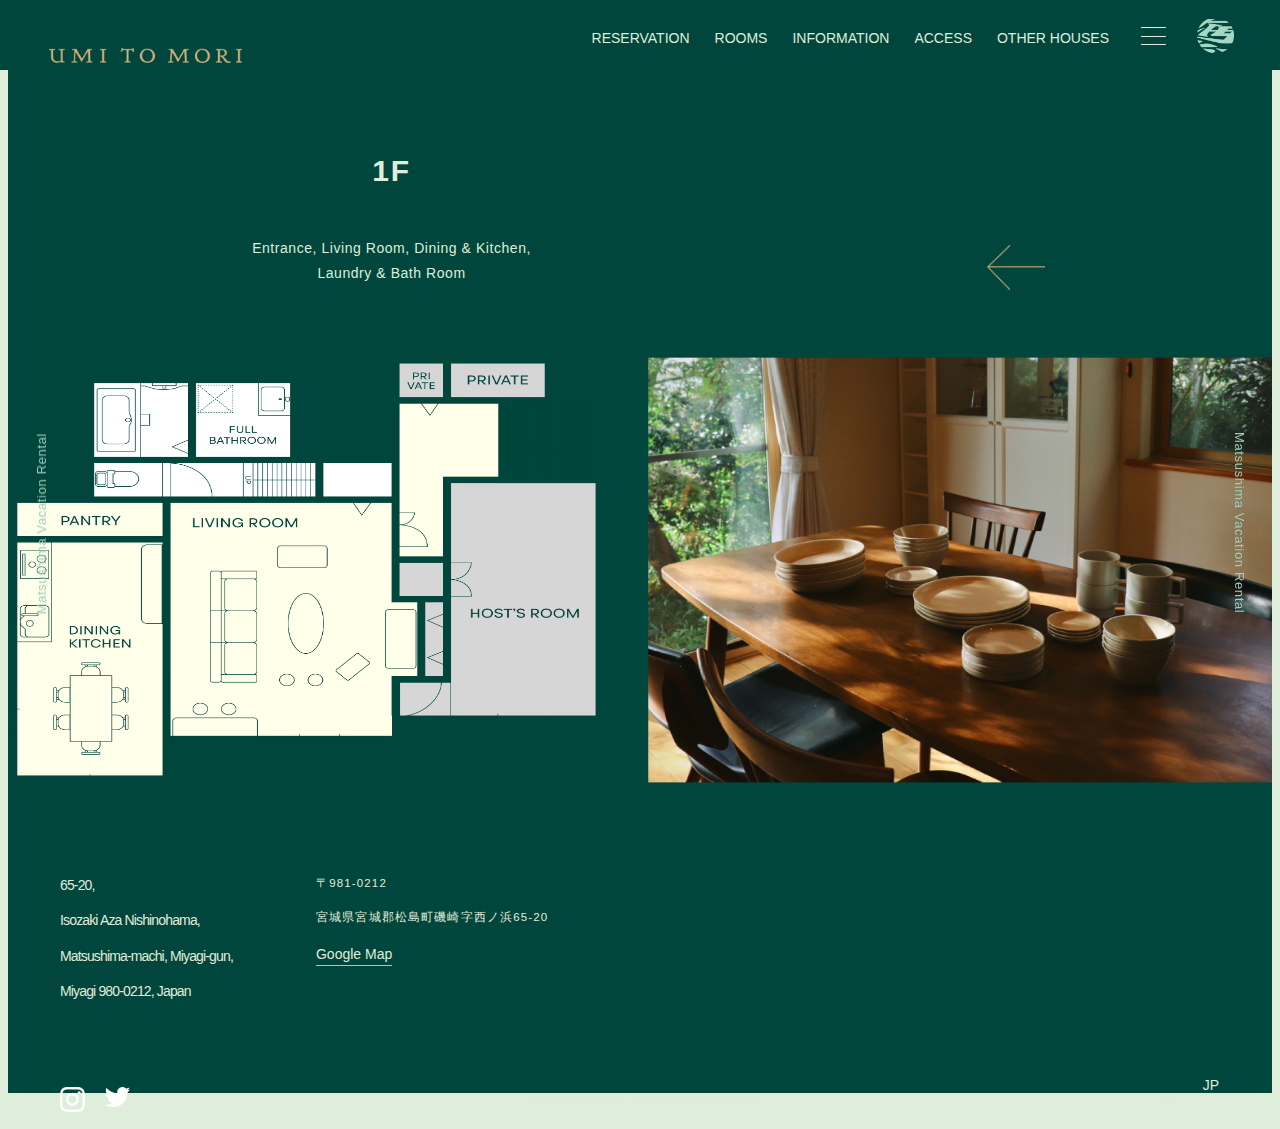
==== commit d0e7eef8: "Update 1F.html" ====
--- a/1F.html
+++ b/1F.html
@@ -10,193 +10,195 @@
   <link rel="stylesheet" href="stylesheet.css">
 </head>
 
-<body>
-  <div class="header-layout">
-    <header class="header" id="header">
-      <div class="header__inner">
-        <div class="company">
-          <a href="./index.html">
-            <h1><img class="logo-img" src="./img/umitomori_02.png" alt="Miyagi Matsushima Vacation Rental UMITOMORI">
-            </h1>
-          </a>
-        </div>
-
-        <div class="hamburger-menu">
-          <nav class="header__nav">
-            <ul class="header__list">
-              <li class="header__item"><a href="index.html#reservation">RESERVATION</a></li>
-              <li class="header__item"><a href="index.html#rooms">ROOMS</a></li>
-              <li class="header__item"><a href="index.html#information">INFORMATION</a></li>
-              <li class="header__item"><a href="index.html#access">ACCESS</a></li>
-              <li class="header__item"><a href="index.html#other">OTHER HOUSES</a></li>
-            </ul>
-
-            <!-- ハンバーガーボタン -->
-            <div class="hamburger">
-              <span class="hamburger__span"></span>
-            </div>
-            <a href="#" class="logo-btn"><img class="logo" src="./img/umitomori_03.png" alt="logo"></a>
-          </nav>
-        </div>
-
-        <!-- ハンバーガーmenu-->
-        <div class="header__hamburger">
-          <div class="header__hamburger__menu">
+  <body>
+    <div class="header-layout">
+      <header class="header" id="header">
+        <div class="header__inner">
+          <div class="company">
             <a href="./index.html">
               <h1><img class="logo-img" src="./img/umitomori_02.png" alt="Miyagi Matsushima Vacation Rental UMITOMORI">
               </h1>
             </a>
-
-            <nav class="header__hamburger__menu">
-              <div class="hamburger__item header__hamburger__item">
-                <ul class="header__list pc">
-                  <li class="header__item"><a href="index.html#reservation">RESERVATION</a></li>
-                  <li class="header__item"><a href="index.html#rooms">ROOMS</a></li>
-                  <li class="header__item"><a href="index.html#information">INFORMATION</a></li>
-                  <li class="header__item"><a href="index.html#access">ACCESS</a></li>
-                  <li class="header__item"><a href="index.html#other">OTHER HOUSES</a></li>
-                </ul>
-                <ul class="header__list__jp pc">
-                  <li class="header__item"><a href="index.html#reservation">ご予約</a></li>
-                  <li class="header__item"><a href="index.html#rooms">室内写真</a></li>
-                  <li class="header__item"><a href="index.html#information">お知らせ</a></li>
-                  <li class="header__item"><a href="index.html#access">アクセス</a></li>
-                  <li class="header__item"><a href="index.html#other">他拠点</a></li>
-                </ul>
-              </div>
+          </div>
+
+          <div class="hamburger-menu">
+            <nav class="header__nav">
+              <ul class="header__list">
+                <li class="header__item"><a href="index.html#reservation">RESERVATION</a></li>
+                <li class="header__item"><a href="index.html#rooms">ROOMS</a></li>
+                <li class="header__item"><a href="index.html#information">INFORMATION</a></li>
+                <li class="header__item"><a href="index.html#access">ACCESS</a></li>
+                <li class="header__item"><a href="index.html#other">OTHER HOUSES</a></li>
+              </ul>
+
               <!-- ハンバーガーボタン -->
               <div class="hamburger">
                 <span class="hamburger__span"></span>
               </div>
-
+              <a href="#" class="logo-btn"><img class="logo" src="./img/umitomori_03.png" alt="logo"></a>
             </nav>
           </div>
-          <dl class="header__list__sp">
-            <dt class="header__item"><a href="index.html#reservation">RESERVATION</a></dt>
-            <dd class="header__item"><a href="index.html#reservation">ご予約</a></dd>
-            <dt class="header__item"><a href="index.html#rooms">ROOMS</a></dt>
-            <dd class="header__item"><a href="index.html#rooms">室内写真</a></dd>
-            <dt class="header__item"><a href="index.html#information">INFORMATION</a></dt>
-            <dd class="header__item"><a href="index.html#information">お知らせ</a></dd>
-            <dt class="header__item"><a href="index.html#access">ACCESS</a></dt>
-            <dd class="header__item"><a href="index.html#access">アクセス</a></dd>
-            <dt class="header__item"><a href="index.html#other">OTHER HOUSES</a></dt>
-            <dd class="header__item"><a href="index.html#other">他拠点</a></dd>
-          </dl>
-          <div class="hamburger__image pc">
-            <img class="hamburger__img" src="./img/umitomori_03.png" alt="logo">
-          </div>
-          <div class="footer-box hamburger__footer">
-            <div class="footer-address">
-              <div class="footer__name">
-                <p>UMI TO MORI</p>
-                <img class="footer__logo" src="./img/umitomori_03.png" alt="logo">
-              </div>
-              <div class="footer-address-en">
-                <p>65-20,</p>
-                <p>Isozaki Aza Nishinohama,</p>
-                <p>Matsushima-machi, Miyagi-gun,</p>
-                <p>Miyagi 980-0212, Japan</p>
-              </div>
-              <div class="footer-address-jp">
-                <p>〒981-0212</p>
-                <p class="footer-address-jp-access">宮城県宮城郡松島町磯崎字西ノ浜65-20</p>
-                <a href="https://maps.app.goo.gl/Wuw5FdFfi4ccEJkd8" class="google">Google Map</a>
-              </div>
-            </div>
-            <div class="footer__item">
-              <div class="sns">
-                <div class="sns__btn"><a href="#" class="sns__btn__binstagram"><img class="icon"
-                      src="./img/umitomori_HP-04.png" alt="Instagram"></a></div>
-                <div class="sns__btn"><a href="#" class="sns__btn__x"><img class="icon" src="./img/umitomori_HP-105.png"
-                      alt="X"></a></div>
-              </div>
-              <p class="footer__copyright__pc">Copyright@inc.All Rights Reserved</p>
-              <div class="language">
-                <a href="index.html" class="language__link">EN</a>
-                <a href="japanese.html" class="language__link">JP</a>
-              </div>
-            </div>
-            <div class="center">
-              <p class="footer__copyright__sp">Copyright@inc.All Rights Reserved</p>
+
+          <!-- ハンバーガーmenu-->
+          <div class="header__hamburger">
+            <div class="header__hamburger__menu">
+              <a href="./index.html">
+                <h1><img class="logo-img" src="./img/umitomori_02.png" alt="Miyagi Matsushima Vacation Rental UMITOMORI">
+                </h1>
+              </a>
+
+              <nav class="header__hamburger__menu">
+                <div class="hamburger__item header__hamburger__item">
+                  <ul class="header__list pc">
+                    <li class="header__item"><a href="index.html#reservation">RESERVATION</a></li>
+                    <li class="header__item"><a href="index.html#rooms">ROOMS</a></li>
+                    <li class="header__item"><a href="index.html#information">INFORMATION</a></li>
+                    <li class="header__item"><a href="index.html#access">ACCESS</a></li>
+                    <li class="header__item"><a href="index.html#other">OTHER HOUSES</a></li>
+                  </ul>
+                  <ul class="header__list__jp pc">
+                    <li class="header__item"><a href="index.html#reservation">ご予約</a></li>
+                    <li class="header__item"><a href="index.html#rooms">室内写真</a></li>
+                    <li class="header__item"><a href="index.html#information">お知らせ</a></li>
+                    <li class="header__item"><a href="index.html#access">アクセス</a></li>
+                    <li class="header__item"><a href="index.html#other">他拠点</a></li>
+                  </ul>
+                </div>
+                <!-- ハンバーガーボタン -->
+                <div class="hamburger">
+                  <span class="hamburger__span"></span>
+                </div>
+
+              </nav>
+            </div>
+            <dl class="header__list__sp">
+              <dt class="header__item"><a href="index.html#reservation">RESERVATION</a></dt>
+              <dd class="header__item"><a href="index.html#reservation">ご予約</a></dd>
+              <dt class="header__item"><a href="index.html#rooms">ROOMS</a></dt>
+              <dd class="header__item"><a href="index.html#rooms">室内写真</a></dd>
+              <dt class="header__item"><a href="index.html#information">INFORMATION</a></dt>
+              <dd class="header__item"><a href="index.html#information">お知らせ</a></dd>
+              <dt class="header__item"><a href="index.html#access">ACCESS</a></dt>
+              <dd class="header__item"><a href="index.html#access">アクセス</a></dd>
+              <dt class="header__item"><a href="index.html#other">OTHER HOUSES</a></dt>
+              <dd class="header__item"><a href="index.html#other">他拠点</a></dd>
+            </dl>
+            <div class="hamburger__image pc">
+              <img class="hamburger__img" src="./img/umitomori_03.png" alt="logo">
+            </div>
+            <div class="footer-box hamburger__footer">
+              <div class="footer-address">
+                <div class="footer__name">
+                  <p>UMI TO MORI</p>
+                  <img class="footer__logo" src="./img/umitomori_03.png" alt="logo">
+                </div>
+                <div class="footer-address-en">
+                  <p>65-20,</p>
+                  <p>Isozaki Aza Nishinohama,</p>
+                  <p>Matsushima-machi, Miyagi-gun,</p>
+                  <p>Miyagi 980-0212, Japan</p>
+                </div>
+                <div class="footer-address-jp">
+                  <p>〒981-0212</p>
+                  <p class="footer-address-jp-access">宮城県宮城郡松島町磯崎字西ノ浜65-20</p>
+                  <a href="https://maps.app.goo.gl/Wuw5FdFfi4ccEJkd8" class="google">Google Map</a>
+                </div>
+              </div>
+              <div class="footer__item">
+                <div class="sns">
+                  <div class="sns__btn"><a href="#" class="sns__btn__binstagram"><img class="icon"
+                        src="./img/umitomori_HP-04.png" alt="Instagram"></a></div>
+                  <div class="sns__btn"><a href="#" class="sns__btn__x"><img class="icon" src="./img/umitomori_HP-105.png"
+                        alt="X"></a></div>
+                </div>
+                <p class="footer__copyright__pc">Copyright@inc.All Rights Reserved</p>
+                <div class="language">
+                  <a href="index.html" class="language__link">EN</a>
+                  <a href="japanese.html" class="language__link">JP</a>
+                </div>
+              </div>
+              <div class="center">
+                <p class="footer__copyright__sp">Copyright@inc.All Rights Reserved</p>
+              </div>
+            </div>
+          </div>
+        </div>
+        <div id="mask" class="mask"></div>
+      </header>
+      <div class="text-left"><span>Matsushima Vacation Rental</span></div>
+      <div class="text-right"><span>Matsushima Vacation Rental</span></div>
+    </div>
+
+    <main>
+      <div class="rooms__box">
+        <div class="rooms__inner rooms__lower">
+          <div class="rooms__arrow__wrap">
+            <div class="rooms__text rooms__text__width center">
+              <h3 class="rooms__text__page">1F</h3>
+              <div class="rooms__text__left">
+                <p>Entrance, Living Room, Dining & Kitchen, Laundry & Bath Room</p>
+              </div>
+            </div>
+            <div class="rooms__arrow__right pc">
+              <a href="index.html" class="rooms__item__link"><img class="rooms__item__img"
+                  src="./img/arrrow_gold_left.png" alt="Dining"></a>
             </div>
           </div>
         </div>
       </div>
-      <div id="mask" class="mask"></div>
-    </header>
-    <div class="text-left"><span>Matsushima Vacation Rental</span></div>
-    <div class="text-right"><span>Matsushima Vacation Rental</span></div>
-  </div>
-
-  <main>
-    <div class="rooms__box">
-      <div class="rooms__inner rooms__lower">
-        <div class="rooms__arrow__wrap">
-          <div class="rooms__text rooms__text__width">
-            <h3 class="rooms__text__page">1F</h3>
-            <p>Entrance, Living Room, Dining & Kitchen, Laundry & Bath Room</p>
-          </div>
-          <div class="rooms__arrow__right">
-            <a href="index.html" class="rooms__item__link"><img class="rooms__item__img"
-                src="./img/arrrow_gold_left.png" alt="Dining"></a>
-          </div>
+
+      <div class="rooms__photos">
+        <div class="rooms__photos__box">
+          <ul class="rooms__photos__box__list">
+            <li class="rooms__photos__item"><img class="rooms__photos__img" src="./img/umitomori_HP-104.png" alt=""></li>
+            <li class="rooms__photos__item"><img class="rooms__photos__img" src="./img/umitomori_HP-05.png" alt=""></li>
+            <li class="rooms__photos__item"><img class="rooms__photos__img" src="./img/umitomori_HP仮素材_1.png" alt=""></li>
+            <li class="rooms__photos__item"><img class="rooms__photos__img" src="./img/umitomori_HP-06-1.png" alt=""></li>
+            <li class="rooms__photos__item"><img class="rooms__photos__img" src="./img/umitomori_HP-07-1.png" alt=""></li>
+            <li class="rooms__photos__item"><img class="rooms__photos__img" src="./img/umitomori_HP-08-1.png" alt=""></li>
+            <li class="rooms__photos__item"><img class="rooms__photos__img" src="./img/umitomori_HP-05.png" alt=""></li>
+            <li class="rooms__photos__item"><img class="rooms__photos__img" src="./img/umitomori_HP仮素材_1.png" alt=""></li>
+            <li class="rooms__photos__item"><img class="rooms__photos__img" src="./img/umitomori_HP-06-1.png" alt=""></li>
+            <li class="rooms__photos__item"><img class="rooms__photos__img" src="./img/umitomori_HP-07-1.png" alt=""></li>
+            <li class="rooms__photos__item"><img class="rooms__photos__img" src="./img/umitomori_HP-08-1.png" alt=""></li>
+          </ul>
         </div>
       </div>
-    </div>
-
-    <div class="rooms__photos">
-      <div class="rooms__photos__box">
-        <ul class="rooms__photos__box__list">
-          <li class="rooms__photos__item"><img class="rooms__photos__img" src="./img/umitomori_HP-104.png" alt=""></li>
-          <li class="rooms__photos__item"><img class="rooms__photos__img" src="./img/umitomori_HP-05.png" alt=""></li>
-          <li class="rooms__photos__item"><img class="rooms__photos__img" src="./img/umitomori_HP仮素材_1.png" alt=""></li>
-          <li class="rooms__photos__item"><img class="rooms__photos__img" src="./img/umitomori_HP-06-1.png" alt=""></li>
-          <li class="rooms__photos__item"><img class="rooms__photos__img" src="./img/umitomori_HP-07-1.png" alt=""></li>
-          <li class="rooms__photos__item"><img class="rooms__photos__img" src="./img/umitomori_HP-08-1.png" alt=""></li>
-          <li class="rooms__photos__item"><img class="rooms__photos__img" src="./img/umitomori_HP-05.png" alt=""></li>
-          <li class="rooms__photos__item"><img class="rooms__photos__img" src="./img/umitomori_HP仮素材_1.png" alt=""></li>
-          <li class="rooms__photos__item"><img class="rooms__photos__img" src="./img/umitomori_HP-06-1.png" alt=""></li>
-          <li class="rooms__photos__item"><img class="rooms__photos__img" src="./img/umitomori_HP-07-1.png" alt=""></li>
-          <li class="rooms__photos__item"><img class="rooms__photos__img" src="./img/umitomori_HP-08-1.png" alt=""></li>
-        </ul>
+    </main>
+
+    <footer>
+      <div class="footer-box">
+        <div class="footer-address">
+          <div class="footer-address-en">
+            <p>65-20,</p>
+            <p>Isozaki Aza Nishinohama,</p>
+            <p>Matsushima-machi, Miyagi-gun,</p>
+            <p>Miyagi 980-0212, Japan</p>
+          </div>
+          <div class="footer-address-jp">
+            <p>〒981-0212</p>
+            <p class="footer-address-jp-access">宮城県宮城郡松島町磯崎字西ノ浜65-20</p>
+            <a href="https://maps.app.goo.gl/Wuw5FdFfi4ccEJkd8" class="google">Google Map</a>
+          </div>
+        </div>
+        <div class="footer__item">
+          <div class="sns">
+            <div class="sns__btn"><a href="#" class="sns__btn__binstagram"><img class="icon"
+                  src="./img/umitomori_HP-04.png" alt="Instagram"></a></div>
+            <div class="sns__btn"><a href="#" class="sns__btn__x"><img class="icon" src="./img/umitomori_HP-105.png"
+                  alt="X"></a></div>
+          </div>
+          <p class="footer__copyright">Copyright@inc.All Rights Reserved</p>
+          <div class="language">
+            <p>EN</p>
+            <a href="japanese.html" class="language__link">JP</a>
+          </div>
+        </div>
       </div>
-    </div>
-  </main>
-
-  <footer class="footer-inner">
-    <div class="footer-box">
-      <div class="footer-address">
-        <div class="footer-address-en">
-          <p>65-20,</p>
-          <p>Isozaki Aza Nishinohama,</p>
-          <p>Matsushima-machi, Miyagi-gun,</p>
-          <p>Miyagi 980-0212, Japan</p>
-        </div>
-        <div class="footer-address-jp">
-          <p>〒981-0212</p>
-          <p class="footer-address-jp-access">宮城県宮城郡松島町磯崎字西ノ浜65-20</p>
-          <a href="https://maps.app.goo.gl/Wuw5FdFfi4ccEJkd8" class="google">Google Map</a>
-        </div>
-      </div>
-      <div class="footer__item">
-        <div class="sns">
-          <div class="sns__btn"><a href="#" class="sns__btn__binstagram"><img class="icon"
-                src="./img/umitomori_HP-04.png" alt="Instagram"></a></div>
-          <div class="sns__btn"><a href="#" class="sns__btn__x"><img class="icon" src="./img/umitomori_HP-105.png"
-                alt="X"></a></div>
-        </div>
-        <p class="footer__copyright">Copyright@inc.All Rights Reserved</p>
-        <div class="language">
-          <p>EN</p>
-          <a href="japanese.html" class="language__link">JP</a>
-        </div>
-      </div>
-    </div>
-  </footer>
-
-  <script src="https://ajax.googleapis.com/ajax/libs/jquery/3.5.1/jquery.min.js"></script>
-  <script src="js/main.js"></script>
-</body>
+    </footer>
+
+    <script src="https://ajax.googleapis.com/ajax/libs/jquery/3.5.1/jquery.min.js"></script>
+    <script src="js/main.js"></script>
+  </body>
 
 </html>
--- a/stylesheet.css
+++ b/stylesheet.css
@@ -113,7 +113,7 @@
 .header-layout {
   background-color: #00463C;
   color: #9BCEBB;
-  padding-bottom: 70px;
+  /* padding-bottom: 94px; */
 }
 
 header {
@@ -140,7 +140,8 @@
 /* main-video
 --------------------- */
 .movie {
-  height: 83.1vh;
+  /* height: 83.1vh; */
+  height: auto;
   width: 93.85%;
   position: relative;
 }
@@ -149,6 +150,7 @@
   text-align: right;
   margin: 0 0 0 auto;
   padding-top: 112px;
+  padding-bottom: 166px;
 }
 
 
@@ -170,6 +172,10 @@
   font-size: 13px;
 }
 
+.open .text-right {
+  top: 42.01%;
+}
+
 .text-left {
   position: fixed;
   color: #9BCEBB;
@@ -187,6 +193,10 @@
   font-size: 13px;
 }
 
+.open .text-left {
+  top: 42.01%;
+}
+
 .line::after {
   content: "";
   height: 20%;
@@ -286,9 +296,12 @@
 
 .hamburger__image {
   display: flex;
-  align-items: center;
+  align-items: flex-end;
   justify-content: center;
-  padding: 191px 0 107px;
+  position: absolute;
+  top: 50%;
+  left: 50%;
+  transform: translate(-50%, -50%);
 }
 
 .hamburger__img {
@@ -302,13 +315,15 @@
 /* ハンバーガーメニュー
 --------------------- */
 .hamburger {
-  top: 50%;
-  right: 0;
   z-index: 999;
   width: 50px;
   height: 50px;
   cursor: pointer;
-  padding: 45px 79px 31px 16px;
+  padding: 45px 48px 31px 16px;
+}
+
+.open .hamburger {
+  padding: 45px 78px 31px 16px;
 }
 
 .hamburger__span,
@@ -323,13 +338,8 @@
 }
 
 .hamburger__logo__img {
-  width: 150px;
-  margin-left: 41px;
-}
-
-.header__hamburger__menu__a h1 {
-  display: flex;
-  align-items: flex-start;
+  width: 192px;
+  margin-left: 50px;
 }
 
 .hamburger__span {
@@ -397,6 +407,12 @@
   padding-top: 0px;
 }
 
+.hamburger__footer {
+  position: absolute;
+  bottom: 10px;
+  width: 100%;
+}
+
 .header__hamburger__item {
   margin-right: 31px;
   font-size: 16px;
@@ -730,6 +746,10 @@
   margin-top: 8px;
 }
 
+.other__img__sp {
+  display: none;
+}
+
 .other {
   margin-bottom: 134.5px;
 }
@@ -749,6 +769,8 @@
 .other__box__page a {
   border-bottom: none;
 }
+
+
 
 .btn__left {
   align-items: flex-end;
@@ -828,7 +850,7 @@
 .rooms__lower {
   border: none;
   margin: 0 auto;
-  padding: 33px 0 28.5px 0;
+  padding: 103px 0 28.5px 0;
 }
 
 .rooms__photos__item>img {
@@ -867,11 +889,11 @@
   margin-bottom: 35px;
 }
 
-.information__title{
-  padding: 50px 0 40px;
-}
-
-.arrow__bottom{
+.information__title {
+  padding: 120px 0 39px;
+}
+
+.arrow__bottom {
   width: 55px;
   margin-left: 46px;
 }
@@ -894,7 +916,7 @@
 
 .all__h2 {
   padding-bottom: 50px;
-  padding-top: 67px;
+  padding-top: 137px;
 }
 
 .all-arrow {
@@ -1017,13 +1039,6 @@
     font-size: 28px;
   }
 
-  .rooms__text h3 {
-    font-size: 26.5px;
-    padding-bottom: 0px;
-    letter-spacing: -1.5px;
-
-  }
-
   p {
     letter-spacing: 0.6px;
   }
@@ -1052,7 +1067,7 @@
   }
 
   .header-layout {
-    padding-bottom: 69.5px;
+    padding-bottom: 51px;
   }
 
   .header__list,
@@ -1088,7 +1103,7 @@
     width: 100%;
     border-bottom: 1px solid #9BCEBB;
     justify-content: space-between;
-    margin-bottom: 49px;
+    margin-bottom: 44px;
   }
 
   .header__list__sp dt {
@@ -1099,8 +1114,10 @@
 
   .header__list__sp dt a {
     display: inline-block;
-    padding: 19px 0 10px 23px;
+    padding: 16px 0 14px 23px;
     width: 100%;
+    letter-spacing: 1.7px;
+    font-size: 18px;
   }
 
   .header__list__sp dd {
@@ -1112,7 +1129,7 @@
 
   .header__list__sp dd a {
     display: inline-block;
-    padding: 19px 23px 10px 0;
+    padding: 16px 23px 14px 0;
     width: 100%;
     text-align: right;
   }
@@ -1120,6 +1137,10 @@
 
   .open .header__hamburger {
     padding: 0;
+  }
+
+  .open .hamburger {
+    padding: 45px 47px 12px 16px;
   }
 
   .header__video {
@@ -1160,7 +1181,7 @@
 
   .spend__text p {
     padding-bottom: 23.9px;
-}
+  }
 
   .spend h2 {
     padding: 0px 0 30px 0;
@@ -1204,6 +1225,20 @@
     padding: 0 0 0 20px;
   }
 
+  .rooms__text__width {
+    padding: 23px 0 52px;
+  }
+
+  .rooms__text h3 {
+    font-size: 26.5px;
+    padding-bottom: 43px;
+    letter-spacing: -1.5px;
+  }
+
+  .rooms__text__left {
+    text-align: left;
+  }
+
   .rooms__text p {
     padding-bottom: 0px;
     letter-spacing: 0.55px;
@@ -1230,7 +1265,7 @@
   }
 
   .button-box {
-    margin: 26.47px 0 42.2px;
+    margin: 25.47px 0 42.2px;
   }
 
   .button {
@@ -1260,9 +1295,9 @@
     margin-bottom: 46.5px;
   }
 
-.information h2{
-  letter-spacing: -1.1px;
-}
+  .information h2 {
+    letter-spacing: -1.1px;
+  }
 
   .information__box {
     padding: 14px 20px 9px;
@@ -1303,14 +1338,14 @@
   .access__inner {
     gap: 16px;
     padding-top: 16.5px;
-    margin-bottom: -18.5px;
+    margin-bottom: 42.5px;
   }
 
   .access__text p {
     padding: 0 0 17px 8px;
     letter-spacing: -0.1px;
     line-height: 1.65;
-
+  }
 
   .access__img {
     width: 100%;
@@ -1327,7 +1362,11 @@
   }
 
   .other__box {
-    padding: 21px 0 28px 0;
+    padding: 21.5px 0 28.5px 0;
+  }
+
+  .other__img__sp {
+    display: inline-block;
   }
 
   .other__img__pc {
@@ -1335,7 +1374,6 @@
   }
 
   .other__img__sp {
-    display: inline-block;
     height: 275px;
   }
 
@@ -1344,7 +1382,7 @@
   }
 
   .about {
-    padding: 57px 21px 58px 24px;
+    padding: 57px 21px 57px 24px;
   }
 
   .about__logo {
@@ -1353,21 +1391,33 @@
 
   .about h2 {
     letter-spacing: -1.9px;
-    padding: 51px 0 29px 0;
+    padding: 51px 0 20px 0;
   }
 
   .about__box dt {
     letter-spacing: 1px;
-    padding-top: 39px;
+    padding-top: 46.5px;
     line-height: 0.9;
   }
 
+  .about__box dd {
+    letter-spacing: 0.8px;
+    line-height: 1.3;
+  }
+
   footer {
-    height: 431px;
+    padding-top: 60px;
+    height: 421px;
+  }
+
+  .footer__name p {
+    letter-spacing: 1.38px;
+    line-height: 1.75;
   }
 
   .footer__logo {
-    width: 39px;
+    padding: 4px 4px 0 0;
+    width: 42px;
   }
 
   .footer-address {
@@ -1376,6 +1426,10 @@
 
   .footer-address-en {
     padding-bottom: 24px;
+  }
+
+  .footer-address-jp-access {
+    margin-bottom: 22px;
   }
 
   .footer-address-en p {
@@ -1396,7 +1450,6 @@
     gap: 0px;
   }
 
-
   .sns {
     padding-left: 25px;
     gap: 19px;
@@ -1412,8 +1465,8 @@
   }
 
   .footer__item {
-    margin-top: 45px;
-    margin-bottom: 25px;
+    margin-top: 43px;
+    margin-bottom: 26.5px;
   }
 
   .footer__copyright__pc {
@@ -1425,6 +1478,4 @@
     text-align: center;
     font-size: 12px;
   }
-
-
-}
+}
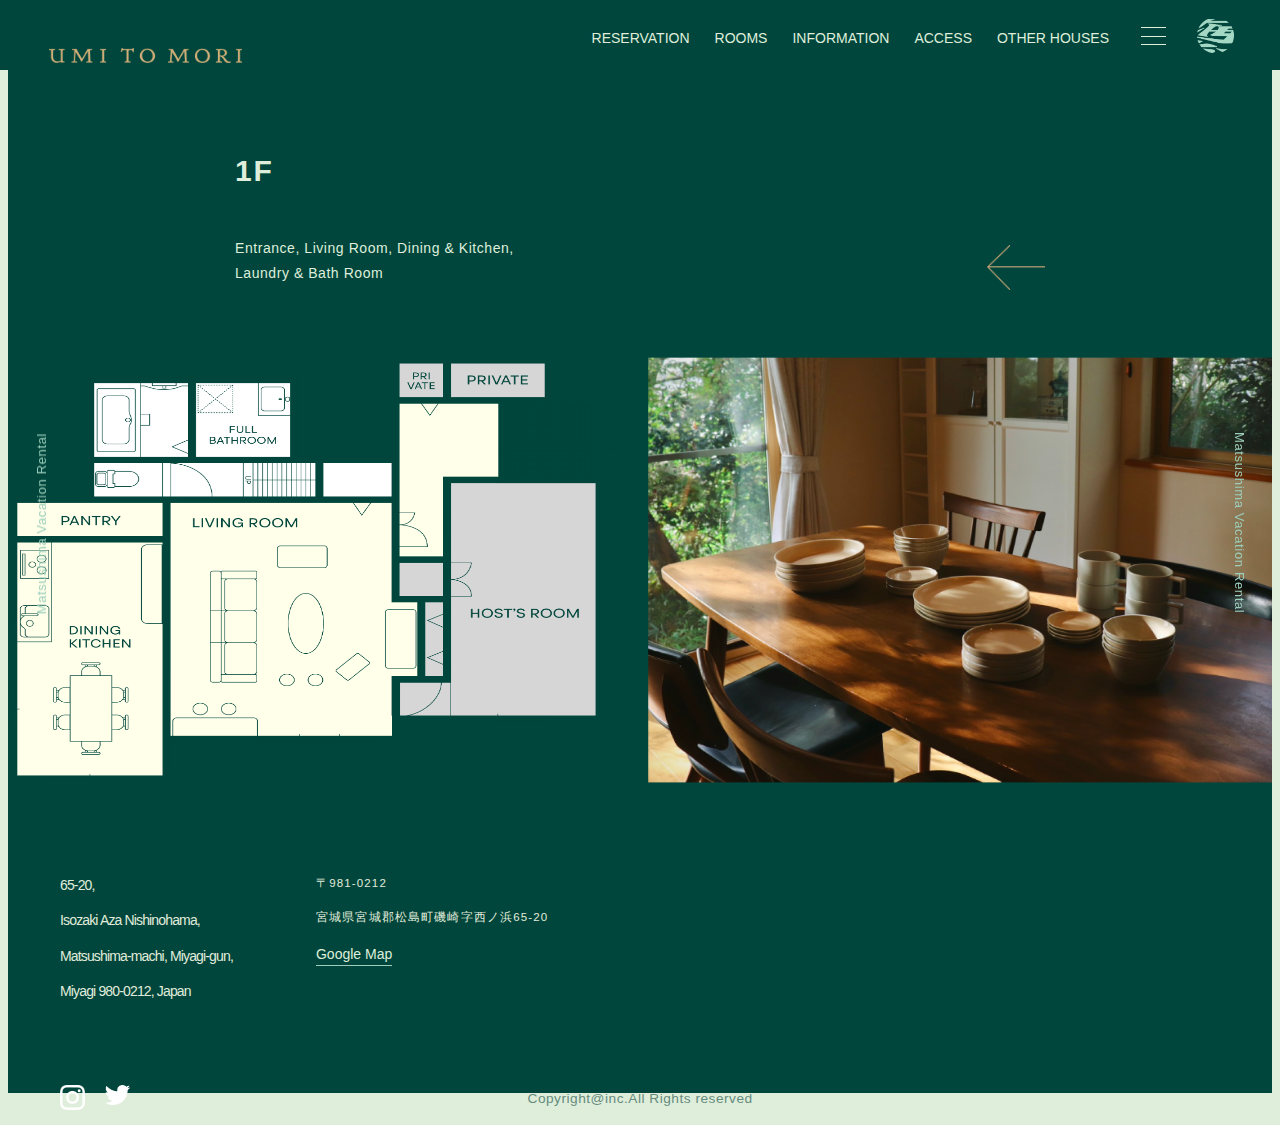
==== commit d693c9f7: "Update 1F.html" ====
--- a/1F.html
+++ b/1F.html
@@ -1,14 +1,14 @@
 <!DOCTYPE html>
 <html lang="en">
 
-<head>
-  <meta charset="utf-8">
-  <title>UMITOMORI</title>
-  <meta name="description" content="宮城県松島町の民泊・一棟貸しUMITOMORI">
-  <meta name="viewport" content="width=device-width, initial-scale=1">
-  <link rel="stylesheet" href="https://unpkg.com/ress/dist/ress.min.css">
-  <link rel="stylesheet" href="stylesheet.css">
-</head>
+  <head>
+    <meta charset="utf-8">
+    <title>UMITOMORI</title>
+    <meta name="description" content="宮城県松島町の民泊・一棟貸しUMITOMORI">
+    <meta name="viewport" content="width=device-width, initial-scale=1">
+    <link rel="stylesheet" href="https://unpkg.com/ress/dist/ress.min.css">
+    <link rel="stylesheet" href="stylesheet.css">
+  </head>
 
   <body>
     <div class="header-layout">
@@ -111,14 +111,14 @@
                   <div class="sns__btn"><a href="#" class="sns__btn__x"><img class="icon" src="./img/umitomori_HP-105.png"
                         alt="X"></a></div>
                 </div>
-                <p class="footer__copyright__pc">Copyright@inc.All Rights Reserved</p>
+                <p class="footer__copyright__pc">Copyright@inc.All Rights reserved</p>
                 <div class="language">
                   <a href="index.html" class="language__link">EN</a>
                   <a href="japanese.html" class="language__link">JP</a>
                 </div>
               </div>
               <div class="center">
-                <p class="footer__copyright__sp">Copyright@inc.All Rights Reserved</p>
+                <p class="footer__copyright__sp">Copyright@inc.All Rights reserved</p>
               </div>
             </div>
           </div>
@@ -131,10 +131,13 @@
 
     <main>
       <div class="rooms__box">
+        <div class="rooms__border"></div>
         <div class="rooms__inner rooms__lower">
           <div class="rooms__arrow__wrap">
-            <div class="rooms__text rooms__text__width center">
+            <div class="rooms__text rooms__text__width">
+              <div class="rooms__text__width__center">
               <h3 class="rooms__text__page">1F</h3>
+              </div>
               <div class="rooms__text__left">
                 <p>Entrance, Living Room, Dining & Kitchen, Laundry & Bath Room</p>
               </div>
@@ -150,25 +153,36 @@
       <div class="rooms__photos">
         <div class="rooms__photos__box">
           <ul class="rooms__photos__box__list">
-            <li class="rooms__photos__item"><img class="rooms__photos__img" src="./img/umitomori_HP-104.png" alt=""></li>
+            <li class="rooms__photos__item rooms__photos__item1"><img class="rooms__photos__img rooms__photos__img1" src="./img/umitomori_HP-104.png" alt=""></li>
             <li class="rooms__photos__item"><img class="rooms__photos__img" src="./img/umitomori_HP-05.png" alt=""></li>
-            <li class="rooms__photos__item"><img class="rooms__photos__img" src="./img/umitomori_HP仮素材_1.png" alt=""></li>
+            <li class="rooms__photos__item"><img class="rooms__photos__img" src="./img/umitomori_HP_1.png" alt=""></li>
             <li class="rooms__photos__item"><img class="rooms__photos__img" src="./img/umitomori_HP-06-1.png" alt=""></li>
             <li class="rooms__photos__item"><img class="rooms__photos__img" src="./img/umitomori_HP-07-1.png" alt=""></li>
             <li class="rooms__photos__item"><img class="rooms__photos__img" src="./img/umitomori_HP-08-1.png" alt=""></li>
             <li class="rooms__photos__item"><img class="rooms__photos__img" src="./img/umitomori_HP-05.png" alt=""></li>
-            <li class="rooms__photos__item"><img class="rooms__photos__img" src="./img/umitomori_HP仮素材_1.png" alt=""></li>
+            <li class="rooms__photos__item"><img class="rooms__photos__img" src="./img/umitomori_HP_1.png" alt=""></li>
             <li class="rooms__photos__item"><img class="rooms__photos__img" src="./img/umitomori_HP-06-1.png" alt=""></li>
             <li class="rooms__photos__item"><img class="rooms__photos__img" src="./img/umitomori_HP-07-1.png" alt=""></li>
             <li class="rooms__photos__item"><img class="rooms__photos__img" src="./img/umitomori_HP-08-1.png" alt=""></li>
           </ul>
         </div>
       </div>
+
+      <div class="btn__wrap sp">
+        <div class="arrow__left__rooms">
+          <a href="index.html" class="rooms__arrow__left"><img class="arrow__bottom" src="./img/umitomori_HP-e17.png"
+              alt="arrow"></a>
+        </div>
+      </div>
     </main>
 
     <footer>
       <div class="footer-box">
         <div class="footer-address">
+          <div class="footer__name">
+            <p>UMI TO MORI</p>
+            <img class="footer__logo" src="./img/umitomori_03.png" alt="logo">
+          </div>
           <div class="footer-address-en">
             <p>65-20,</p>
             <p>Isozaki Aza Nishinohama,</p>
@@ -188,11 +202,14 @@
             <div class="sns__btn"><a href="#" class="sns__btn__x"><img class="icon" src="./img/umitomori_HP-105.png"
                   alt="X"></a></div>
           </div>
-          <p class="footer__copyright">Copyright@inc.All Rights Reserved</p>
+          <p class="footer__copyright__pc">Copyright@inc.All Rights reserved</p>
           <div class="language">
-            <p>EN</p>
+            <a href="index.html" class="language__link">EN</a>
             <a href="japanese.html" class="language__link">JP</a>
           </div>
+        </div>
+        <div class="center">
+          <p class="footer__copyright__sp">Copyright@inc.All Rights reserved</p>
         </div>
       </div>
     </footer>
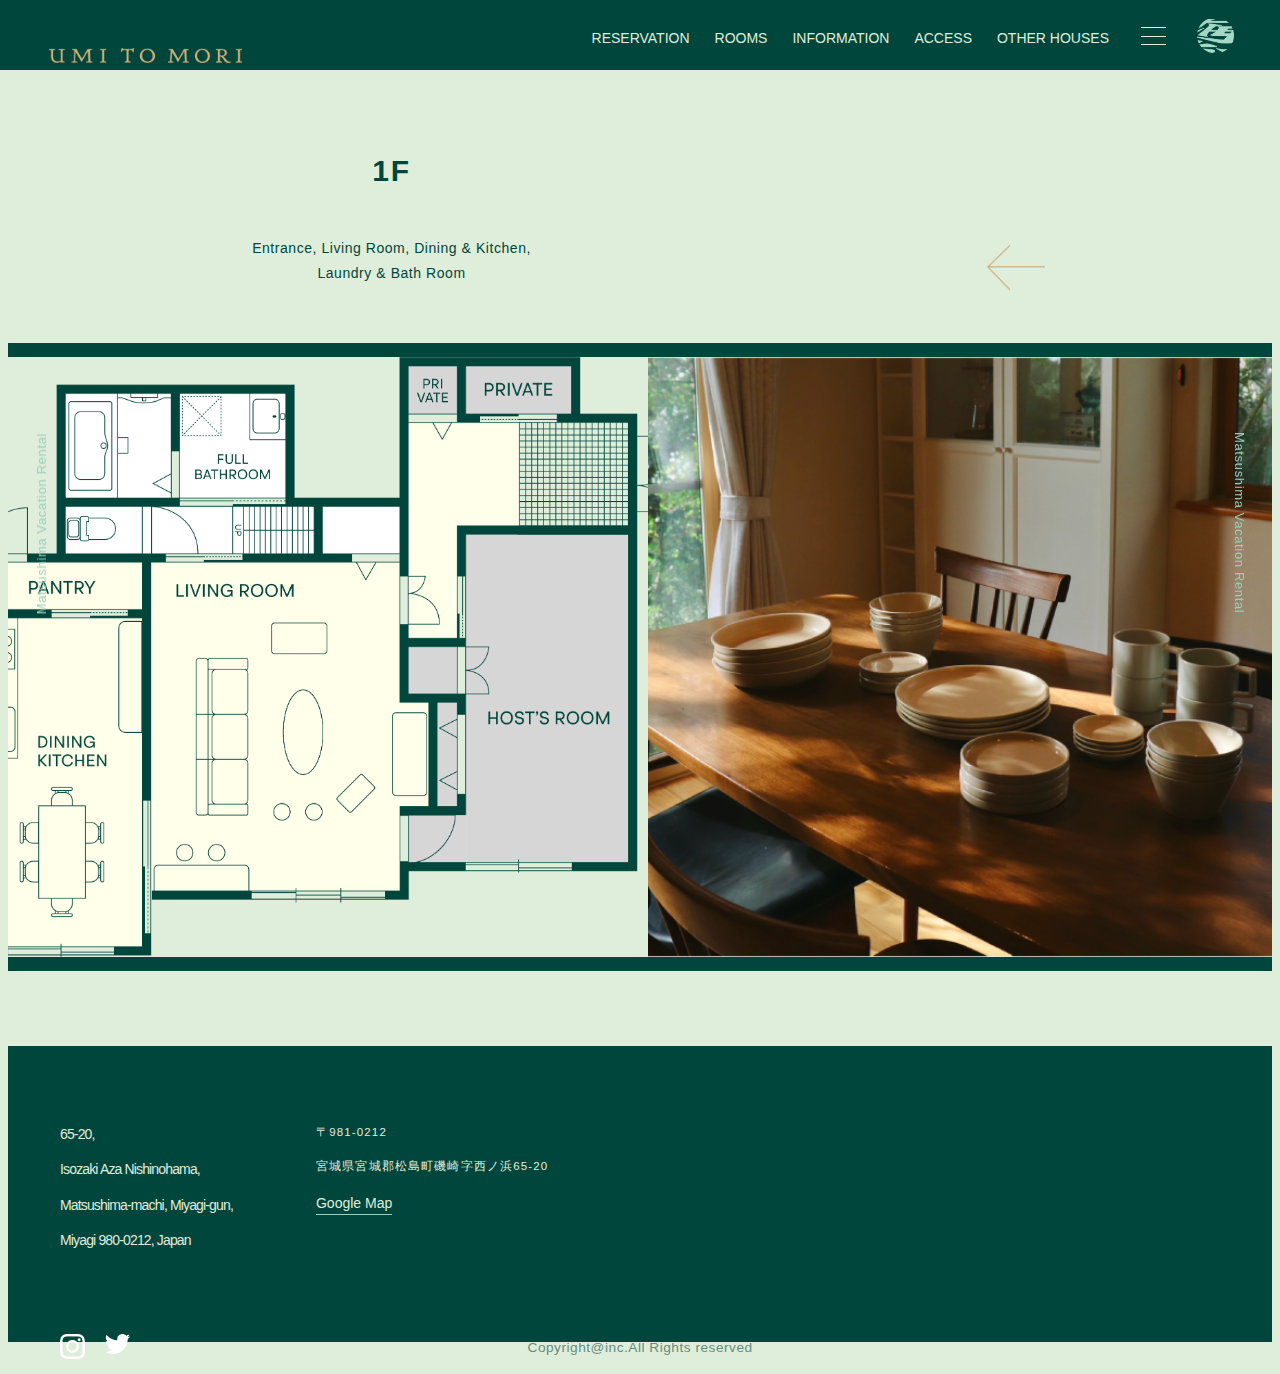
==== commit c630982f: "Update 1F.html" ====
--- a/1F.html
+++ b/1F.html
@@ -134,7 +134,7 @@
         <div class="rooms__border"></div>
         <div class="rooms__inner rooms__lower">
           <div class="rooms__arrow__wrap">
-            <div class="rooms__text rooms__text__width">
+            <div class="rooms__text rooms__text__width center">
               <div class="rooms__text__width__center">
               <h3 class="rooms__text__page">1F</h3>
               </div>
--- a/stylesheet.css
+++ b/stylesheet.css
@@ -37,7 +37,7 @@
 
 a {
   text-decoration: none;
-  border-bottom: 1px solid #00463C;
+  border-bottom: 0.8px solid #00463C;
   padding-bottom: 3px;
 }
 
@@ -62,7 +62,7 @@
   background-color: #00463C;
   border-radius: 50px;
   border-bottom: none;
-  border: 2px solid #00463C;
+  border: 0.8px solid #00463C;
   color: #DFEEDA;
   display: block;
   max-width: 304px;
@@ -110,12 +110,6 @@
 
 /* header
 ------------------------------------------ */
-.header-layout {
-  background-color: #00463C;
-  color: #9BCEBB;
-  /* padding-bottom: 94px; */
-}
-
 header {
   background-color: #00463C;
   color: #9BCEBB;
@@ -151,6 +145,8 @@
   margin: 0 0 0 auto;
   padding-top: 112px;
   padding-bottom: 166px;
+  background-color: #00463C;
+  color: #9BCEBB;
 }
 
 
@@ -200,7 +196,7 @@
 .line::after {
   content: "";
   height: 20%;
-  border-right: 1px solid #9BCEBB;
+  border-right: 0.8px solid #9BCEBB;
   background-color: #9BCEBB;
   width: 1px;
   color: #9BCEBB;
@@ -424,7 +420,6 @@
   justify-content: space-between;
 }
 
-.rooms__inner,
 .about,
 footer {
   background-color: #00463C;
@@ -477,7 +472,7 @@
 }
 
 .rooms__inner {
-  border-bottom: 1px solid #DFEEDA;
+  border-bottom: 0.8px solid #DFEEDA;
   justify-content: center;
   text-align: left;
   padding: 25.4px 0 26.5px;
@@ -519,15 +514,15 @@
 .rooms__btn {
   color: #DFEEDA;
   letter-spacing: -0.5px;
-  border-bottom: 1px solid #DFEEDA;
+  border-bottom: 0.8px solid #DFEEDA;
 }
 
 .rooms__arrow {
   display: flex;
   border-bottom: none;
   align-items: flex-end;
-  margin: 0 61px 0 20px;
-  height: 273px;
+  margin: 227px 61px 0 20px;
+  /* height: 273px; */
 }
 
 .rooms__item {
@@ -541,26 +536,27 @@
 
 .glass {
   height: 696px;
-  background-image: url("../img/250126_umitomori_HP仮素材_3.png");
+  background-image: url("../img/umitomori_HP_3.png");
   background-size: cover;
   background-position: center;
   background-attachment: fixed;
-  margin-bottom: 167.2px;
-}
-
+  /* transform: translateY(-102.162px); */
+}
+
+/*
 .glass__img {
   width: 100%;
   height: 890px;
   object-fit: cover;
-}
+} */
 
 .information {
-  padding-top: 64.5px;
+  padding-top: 66.5px;
   margin-bottom: 51.5px;
 }
 
 .information__box {
-  border-top: 1px solid #00463C;
+  border-top: 0.8px solid #00463C;
   display: flex;
   justify-content: center;
   align-items: center;
@@ -582,7 +578,7 @@
 }
 
 .information__border {
-  border-bottom: 1px solid #00463C;
+  border-bottom: 0.8px solid #00463C;
   margin-bottom: 38px;
 }
 
@@ -624,7 +620,7 @@
 }
 
 .access__inner {
-  border-top: 1px solid #00463C;
+  border-top: 0.8px solid #00463C;
   justify-content: center;
   align-items: center;
   padding-top: 80px;
@@ -666,26 +662,22 @@
   background-color: #00463C;
 }
 
-.photos__box,
-.rooms__photos__box {
+.photos__box {
   position: relative;
   display: flex;
 }
 
-.photos__box,
-.rooms__photos__box {
+.photos__box {
   overflow: hidden;
 }
 
-.photos__box__list,
-.rooms__photos__box__list {
+.photos__box__list {
   display: flex;
   list-style: none;
   padding: 0
 }
 
-.photos__box__list,
-.rooms__photos__box__list {
+.photos__box__list {
   animation: photos__box__list-left 350s infinite linear 0.5s both;
 }
 
@@ -696,17 +688,47 @@
   animation: photos__box__list-rl 350s infinite linear 0.5s both;
   display: flex;
   list-style: none;
-  padding: 0
-}
-
-.photos__item,
-.rooms__photos__item {
+  padding: 0;
+}
+
+.photos__item {
   width: calc(100vw / 2);
 }
 
 .photos__item>img {
   width: 100%;
-  height: 534.5px;
+  /* height: 534.5px; */
+}
+
+/* PC表示
+------------------------------------------ */
+@media (min-width: 950px) {
+
+  .rooms__photos__box {
+    position: relative;
+    display: flex;
+  }
+
+  .rooms__photos__box {
+    overflow: hidden;
+  }
+
+  .rooms__photos__box__list {
+    animation: photos__box__list-left 350s infinite linear 0.5s both;
+  }
+
+  .rooms__photos__box__list,
+  .rooms__photos__inner__list {
+    display: flex;
+    list-style: none;
+    padding: 0;
+  }
+
+  .rooms__photos__item {
+    width: calc(100vw / 2);
+    background-color: #DFEEDA;
+    color: #00463C;
+  }
 }
 
 @keyframes photos__box__list-left {
@@ -741,7 +763,7 @@
 }
 
 .other__box {
-  border-top: 1px solid #00463C;
+  border-top: 0.8px solid #00463C;
   padding: 37.5px 0 34.5px 0;
   margin-top: 8px;
 }
@@ -855,11 +877,17 @@
 
 .rooms__photos__item>img {
   width: 100%;
-  height: 426px;
+  height: 600px;
+  object-fit: cover;
+  object-position: center;
 }
 
 .rooms__text__page h3 {
   font-size: 22px;
+}
+
+.rooms__photos__box {
+  margin-bottom: 75px;
 }
 
 .rooms__arrow__wrap {
@@ -905,7 +933,7 @@
 }
 
 .other__box__page {
-  border-top: 1px solid #00463C;
+  border-top: 0.8px solid #00463C;
   padding: 37.5px 0 34.5px 0;
   margin-top: -2px;
 }
@@ -1001,7 +1029,7 @@
 }
 
 .google {
-  border-bottom: 1px solid #DFEEDA;
+  border-bottom: 0.8px solid #DFEEDA;
   padding-bottom: 3px;
 }
 
@@ -1028,7 +1056,7 @@
 }
 
 .google {
-  border-bottom: 1px solid #9BCEBB;
+  border-bottom: 0.8px solid #9BCEBB;
 }
 
 /* SP表示
@@ -1057,7 +1085,7 @@
 
   header {
     height: 55px;
-    padding: 0 24px;
+    padding: 0 2px 1px 24px;
   }
 
   .logo-img,
@@ -1066,10 +1094,6 @@
     padding-top: 15px;
   }
 
-  .header-layout {
-    padding-bottom: 51px;
-  }
-
   .header__list,
   .logo {
     display: none;
@@ -1101,20 +1125,20 @@
     display: flex;
     flex-wrap: wrap;
     width: 100%;
-    border-bottom: 1px solid #9BCEBB;
+    border-bottom: 0.8px solid #9BCEBB;
     justify-content: space-between;
     margin-bottom: 44px;
   }
 
   .header__list__sp dt {
-    border-top: 1px solid #9BCEBB;
+    border-top: 0.8px solid #9BCEBB;
     letter-spacing: 4.2px;
     width: 70%;
   }
 
   .header__list__sp dt a {
     display: inline-block;
-    padding: 16px 0 14px 23px;
+    padding: 14px 0 14px 23px;
     width: 100%;
     letter-spacing: 1.7px;
     font-size: 18px;
@@ -1122,7 +1146,7 @@
 
   .header__list__sp dd {
     width: 30%;
-    border-top: 1px solid #9BCEBB;
+    border-top: 0.8px solid #9BCEBB;
     display: flex;
     justify-content: flex-end;
   }
@@ -1144,12 +1168,17 @@
   }
 
   .header__video {
-    padding-top: 0px;
+    padding-top: 40px;
+    padding-bottom: 86px;
+  }
+
+  .hamburger__footer {
+    position: static;
   }
 
   .movie {
     width: 100%;
-    height: 642px;
+    /* height: 586px; */
   }
 
   .text-left,
@@ -1160,7 +1189,7 @@
   .spend,
   .rooms__inner,
   .access__inner,
-  .rooms__photos__box__list,
+  .rooms__photos__inner__list,
   .information__box,
   .footer-address {
     flex-direction: column;
@@ -1170,8 +1199,7 @@
     display: flex;
     justify-content: center;
     align-items: center;
-    gap: 81px;
-
+    gap: 80px;
   }
 
   .spend__text {
@@ -1197,46 +1225,97 @@
     display: none;
   }
 
+  .rooms__img {
+    padding: 11.5px 0 10px;
+  }
+
   .rooms__item,
   .rooms__photos__box {
     background-color: #DFEEDA;
     color: #00463C;
   }
 
+  .rooms__photos__box {
+    padding-top: 35px;
+  }
+
   .rooms__item {
     justify-content: space-between;
     padding: 11px 0 4.2px 0;
   }
 
+  .rooms__photos__box {
+    margin-bottom: 0px;
+  }
+
   .rooms__img,
   .rooms__photos__img {
     width: 100%;
-    height: 288.1px;
+    height: 287px;
+  }
+
+  .rooms__photos__item>img {
+    max-width: 100%;
+    height: 265px;
   }
 
   .rooms__inner {
     background-color: #DFEEDA;
     color: #00463C;
-    border-top: 1px solid #00463C;
+    border-top: 0.8px solid #00463C;
     padding: 0 0 5px 0;
   }
 
+  .rooms__text__width__center {
+    display: flex;
+    justify-content: center;
+    width: 100%;
+    align-items: center;
+  }
+
   .rooms__text {
-    padding: 0 0 0 20px;
+    padding: 0 0 0 25px;
   }
 
   .rooms__text__width {
-    padding: 23px 0 52px;
+    padding: 23px 0 15px;
+  }
+
+  .rooms__border {
+    border-bottom: 1px solid #00463C;
+    position: absolute;
+    top: 150px;
+    width: 100%;
+  }
+
+  .rooms__text__width__center {
+    text-align: center;
   }
 
   .rooms__text h3 {
     font-size: 26.5px;
-    padding-bottom: 43px;
+    margin-bottom: 20px;
     letter-spacing: -1.5px;
+  }
+
+  .rooms__text__width__center h3 {
+    padding-top: 53px;
+    padding-bottom: 23px;
   }
 
   .rooms__text__left {
     text-align: left;
+  }
+
+  .rooms__photos__box__list {
+    margin: 0 auto;
+    text-align: center;
+    padding-bottom: 20px;
+  }
+
+  .rooms__photos__item1>img {
+    padding-bottom: 31px;
+    width: 295px;
   }
 
   .rooms__text p {
@@ -1260,19 +1339,32 @@
     width: 28px;
   }
 
+  .arrow__left__rooms {
+    margin-bottom: 42px;
+  }
+
   .rooms__btn {
     display: none;
   }
 
+  .rooms__photos__inner__list {
+    margin: 0 auto;
+  }
+
+  .rooms__photos__item {
+    max-width: 100%;
+    padding-bottom: 6px;
+  }
+
   .button-box {
-    margin: 25.47px 0 42.2px;
+    margin: 24.47px 0 42.2px;
   }
 
   .button {
     background-color: #00463C;
     border-radius: 50px;
     border-bottom: none;
-    border: 2px solid #00463C;
+    border: 0.8px solid #00463C;
     color: #DFEEDA;
     display: block;
     max-width: 230px;
@@ -1290,6 +1382,14 @@
     display: none;
   }
 
+  .information__title {
+    padding: 88px 0 31px;
+  }
+
+  .information-text {
+    letter-spacing: -0.37px;
+  }
+
   .information {
     padding-top: 0px;
     margin-bottom: 46.5px;
@@ -1300,7 +1400,7 @@
   }
 
   .information__box {
-    padding: 14px 20px 9px;
+    padding: 11px 23.5px 13.5px;
     text-align: left;
     gap: 14px;
     align-items: self-start;
@@ -1316,17 +1416,26 @@
   }
 
   .information__border {
-    margin-bottom: 30px;
+    margin-bottom: 23px;
+  }
+
+  .information__inner {
+    margin-bottom: 44px;
+  }
+
+  .arrow__bottom {
+    width: 26px;
+    margin-left: 25px;
   }
 
   .arrow {
     width: 28px;
     padding-top: 16px;
     margin-right: 3px;
-  }
-
-  .photos__item,
-  .rooms__photos__item {
+    margin-left: 0px;
+  }
+
+  .photos__item {
     width: calc(100vw / 1);
   }
 
@@ -1337,8 +1446,8 @@
 
   .access__inner {
     gap: 16px;
-    padding-top: 16.5px;
-    margin-bottom: 42.5px;
+    padding-top: 15.5px;
+    margin-bottom: 40.5px;
   }
 
   .access__text p {
@@ -1352,8 +1461,12 @@
     height: 266px;
   }
 
+  .photos__padding {
+    padding-bottom: 35px;
+  }
+
   .photos {
-    padding-top: 58px;
+    padding-top: 60px;
     margin-bottom: 45px;
   }
 
@@ -1374,7 +1487,7 @@
   }
 
   .other__img__sp {
-    height: 275px;
+    height: 273px;
   }
 
   .other {
@@ -1405,9 +1518,31 @@
     line-height: 1.3;
   }
 
+  .other__all {
+    margin: -17px 0 41px;
+  }
+
+  .all__h2 {
+    padding-bottom: 30px;
+    padding-top: 104px;
+  }
+
+  .arrow__all {
+    width: 28px;
+  }
+
+  .btn__left {
+    margin-left: 24px;
+  }
+
+  .other__box__page {
+    margin-top: 0px;
+    padding: 22.5px 0 21.5px 0;
+  }
+
   footer {
     padding-top: 60px;
-    height: 421px;
+    height: 427px;
   }
 
   .footer__name p {
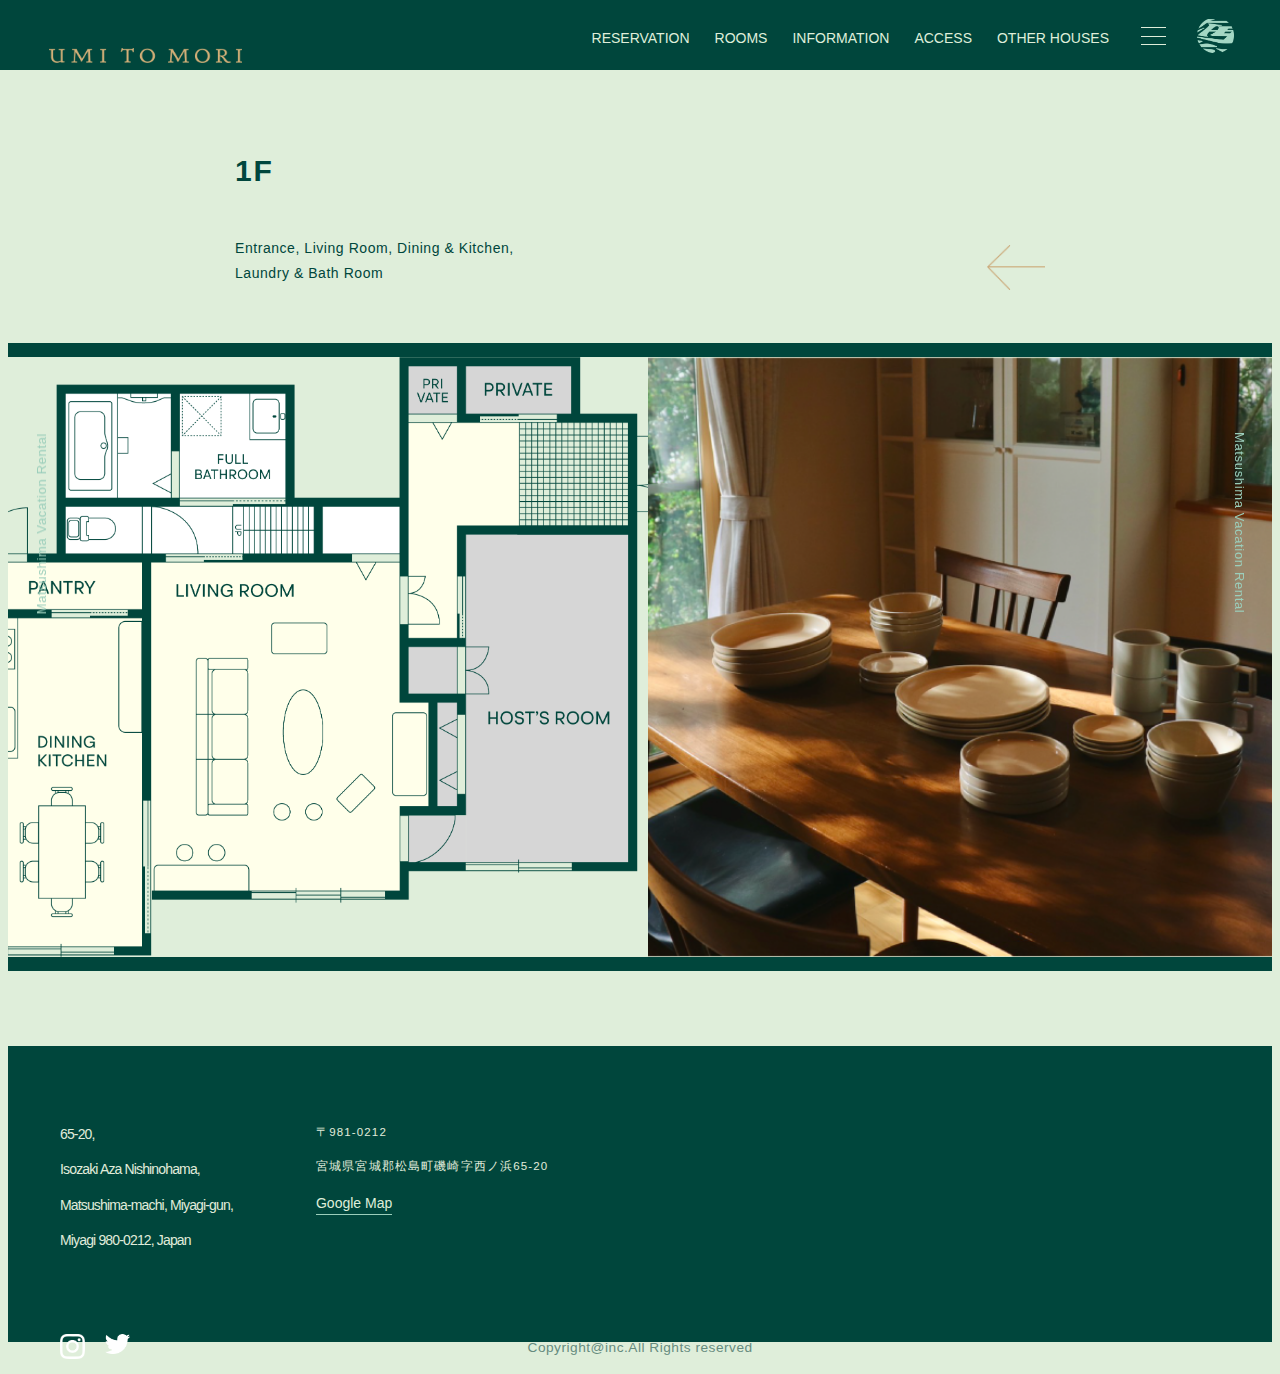
==== commit 66068822: "Update 1F.html" ====
--- a/1F.html
+++ b/1F.html
@@ -134,7 +134,7 @@
         <div class="rooms__border"></div>
         <div class="rooms__inner rooms__lower">
           <div class="rooms__arrow__wrap">
-            <div class="rooms__text rooms__text__width center">
+            <div class="rooms__text rooms__text__width center__sp">
               <div class="rooms__text__width__center">
               <h3 class="rooms__text__page">1F</h3>
               </div>
--- a/stylesheet.css
+++ b/stylesheet.css
@@ -472,7 +472,7 @@
 }
 
 .rooms__inner {
-  border-bottom: 0.8px solid #DFEEDA;
+  border-bottom: 0.8px solid #00463C;
   justify-content: center;
   text-align: left;
   padding: 25.4px 0 26.5px;
